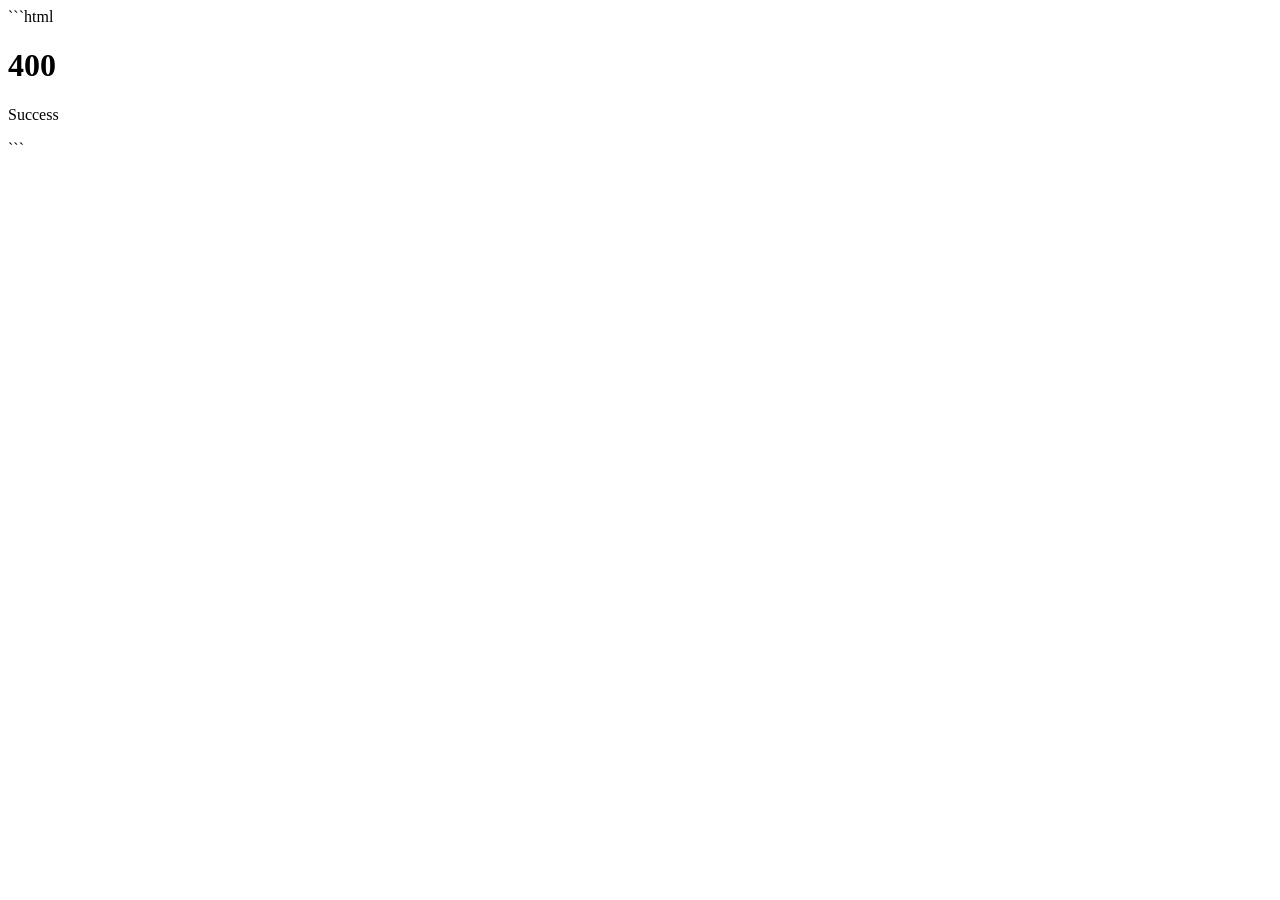
==== index.html @ 63e6fad6 "Update header and paragraph content in index.html" ====
```html
<!DOCTYPE html>
<html lang="en">
<head>
    <meta charset="UTF-8">
    <meta name="viewport" content="width=device-width, initial-scale=1.0">
    <title>Test Site</title>
</head>
<body>
    <h1>400</h1>
    <p>Success</p>
</body>
</html>
```
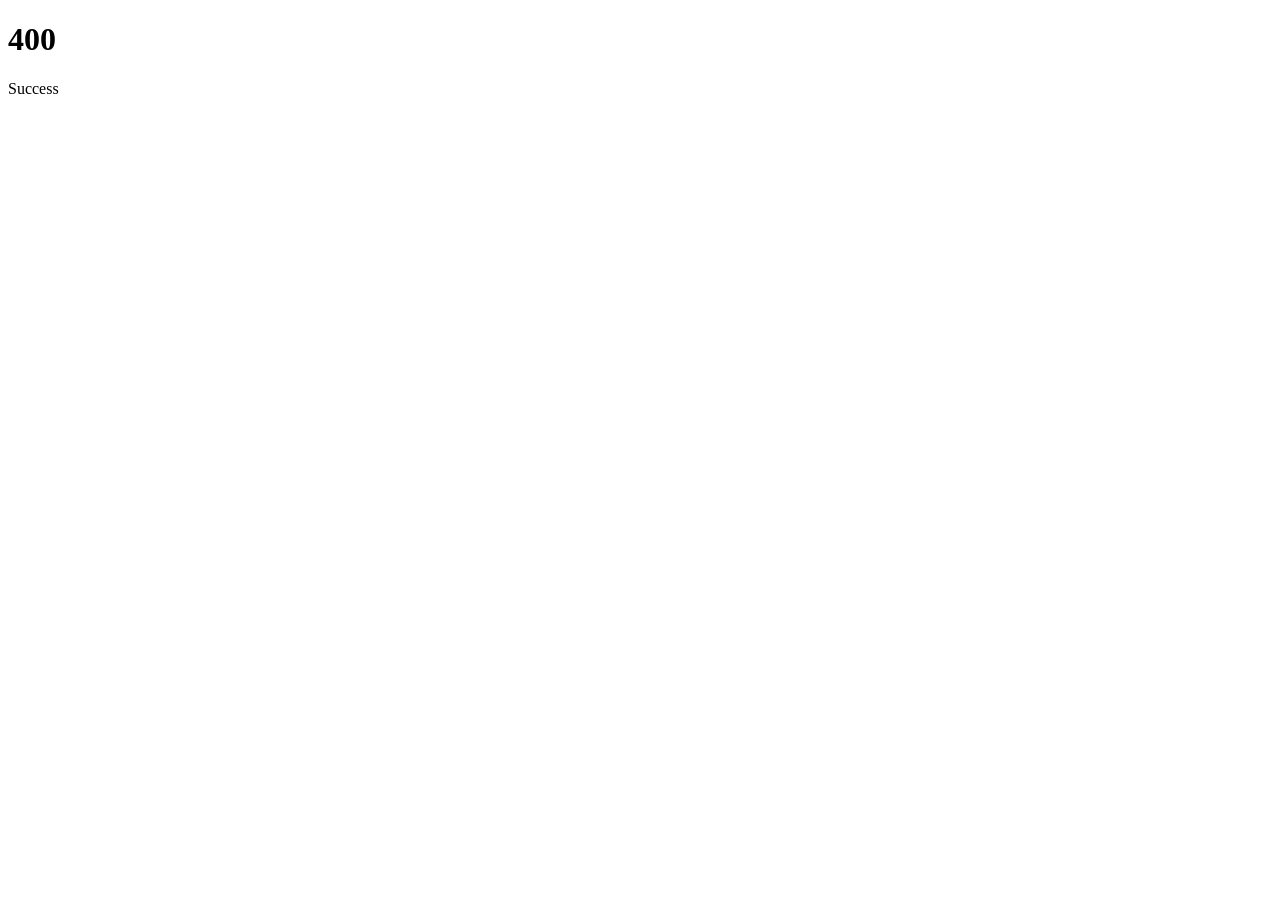
==== commit 5be7cb2f: "Clean up HTML code in index.html Removed markdown formatting from HTML code." ====
--- a/index.html
+++ b/index.html
@@ -1,4 +1,3 @@
-```html
 <!DOCTYPE html>
 <html lang="en">
 <head>
@@ -11,4 +10,3 @@
     <p>Success</p>
 </body>
 </html>
-```
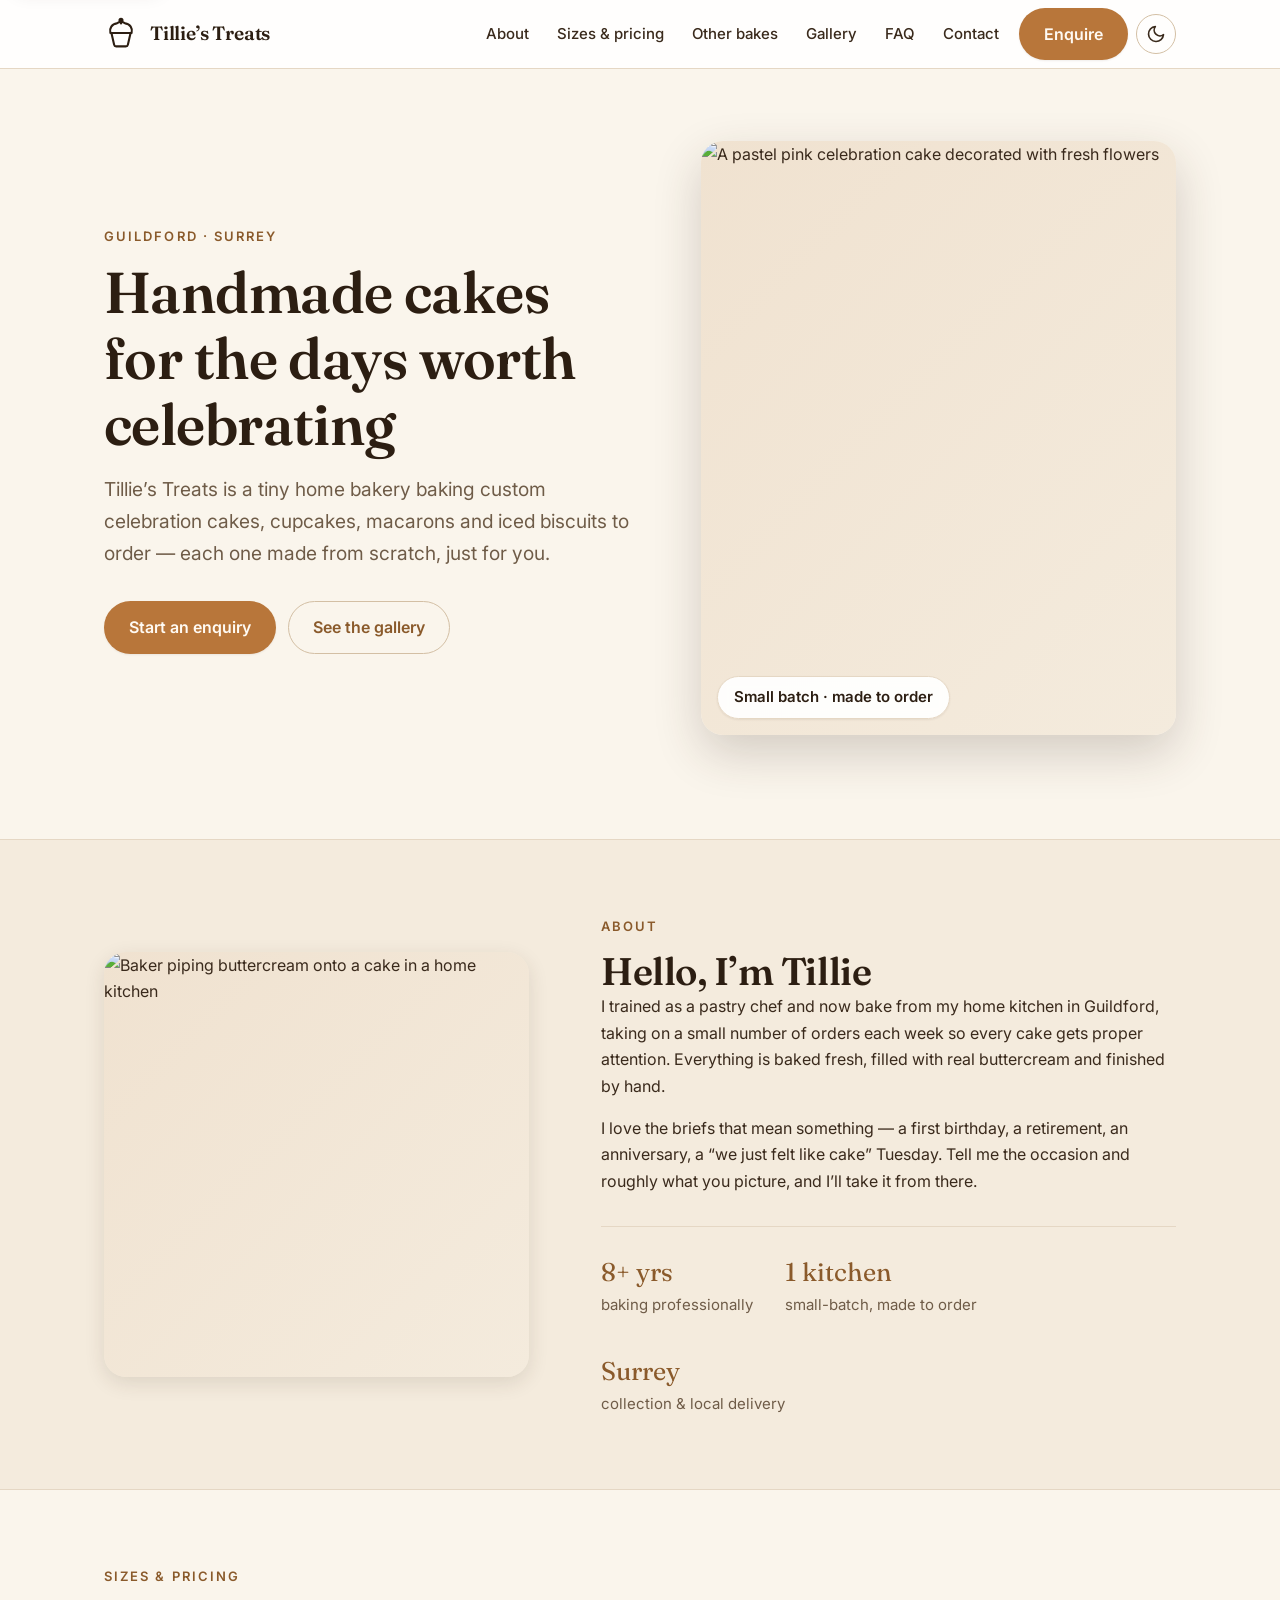
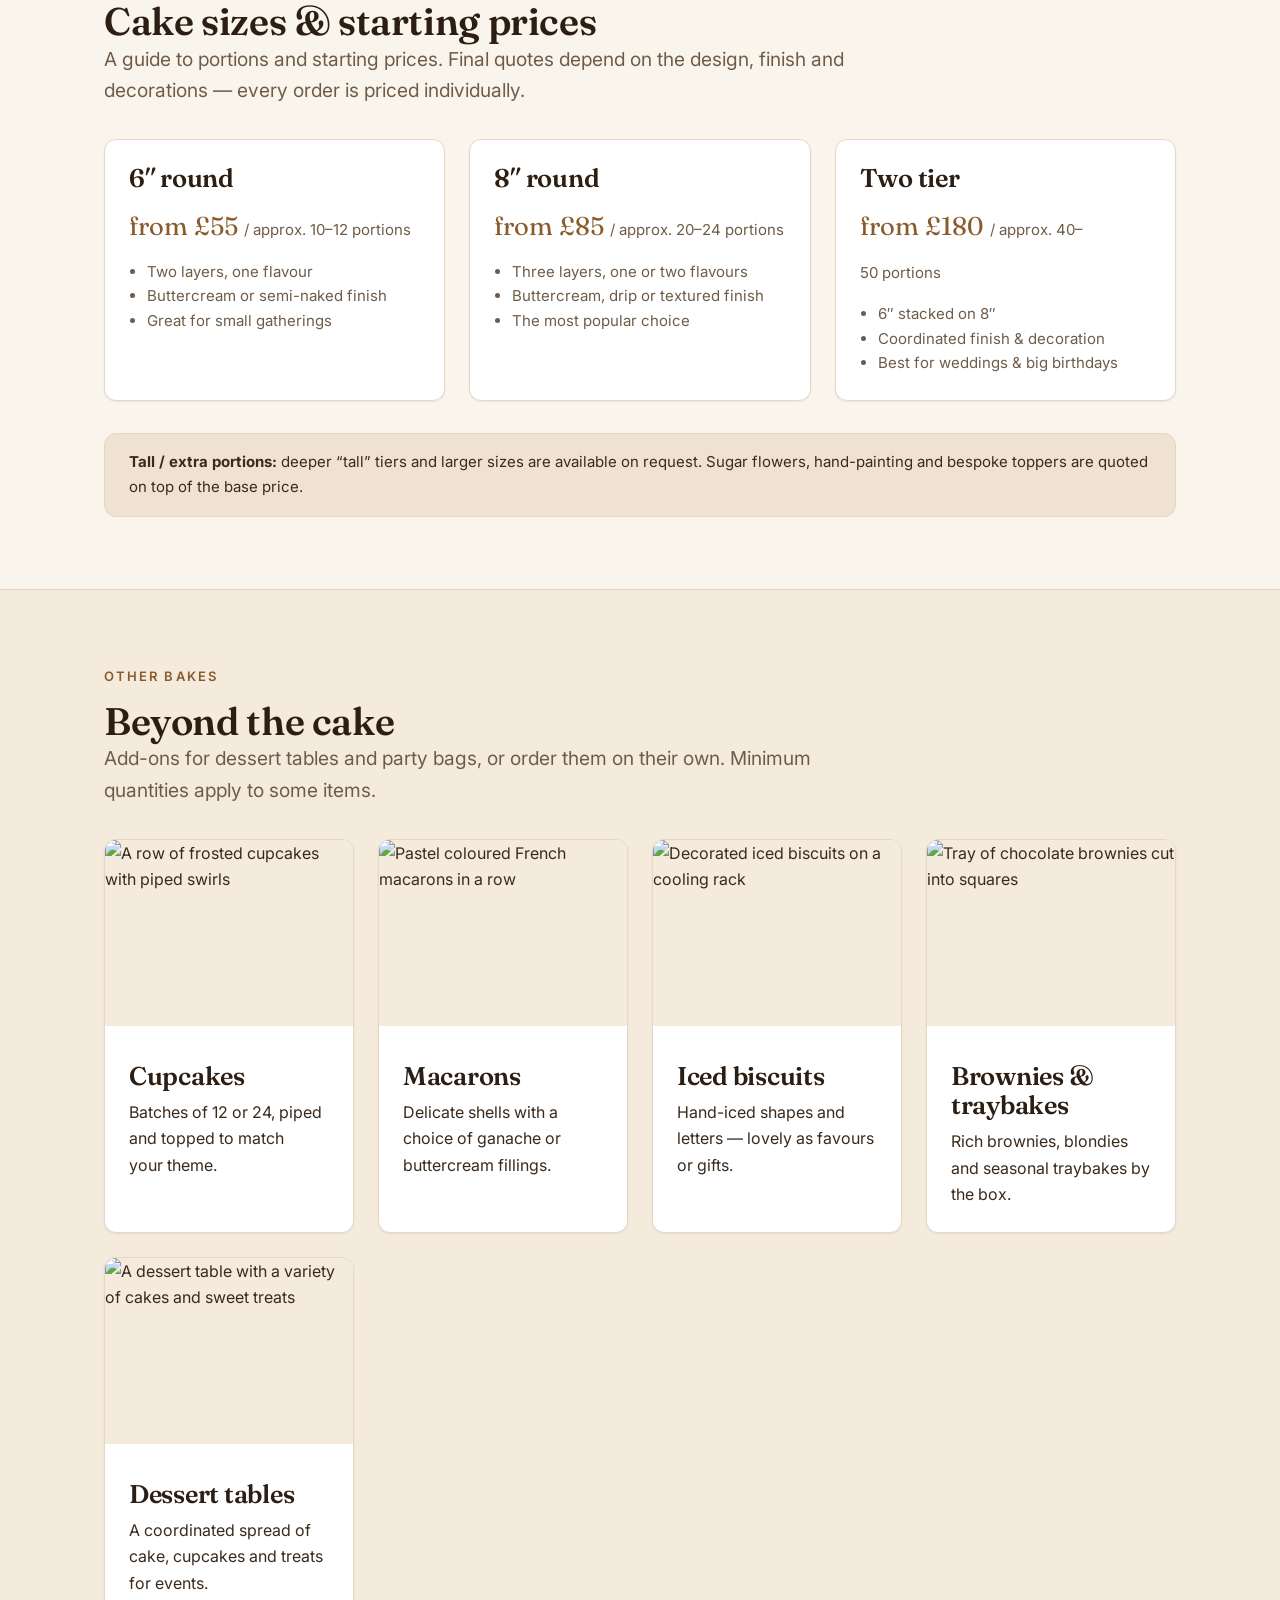
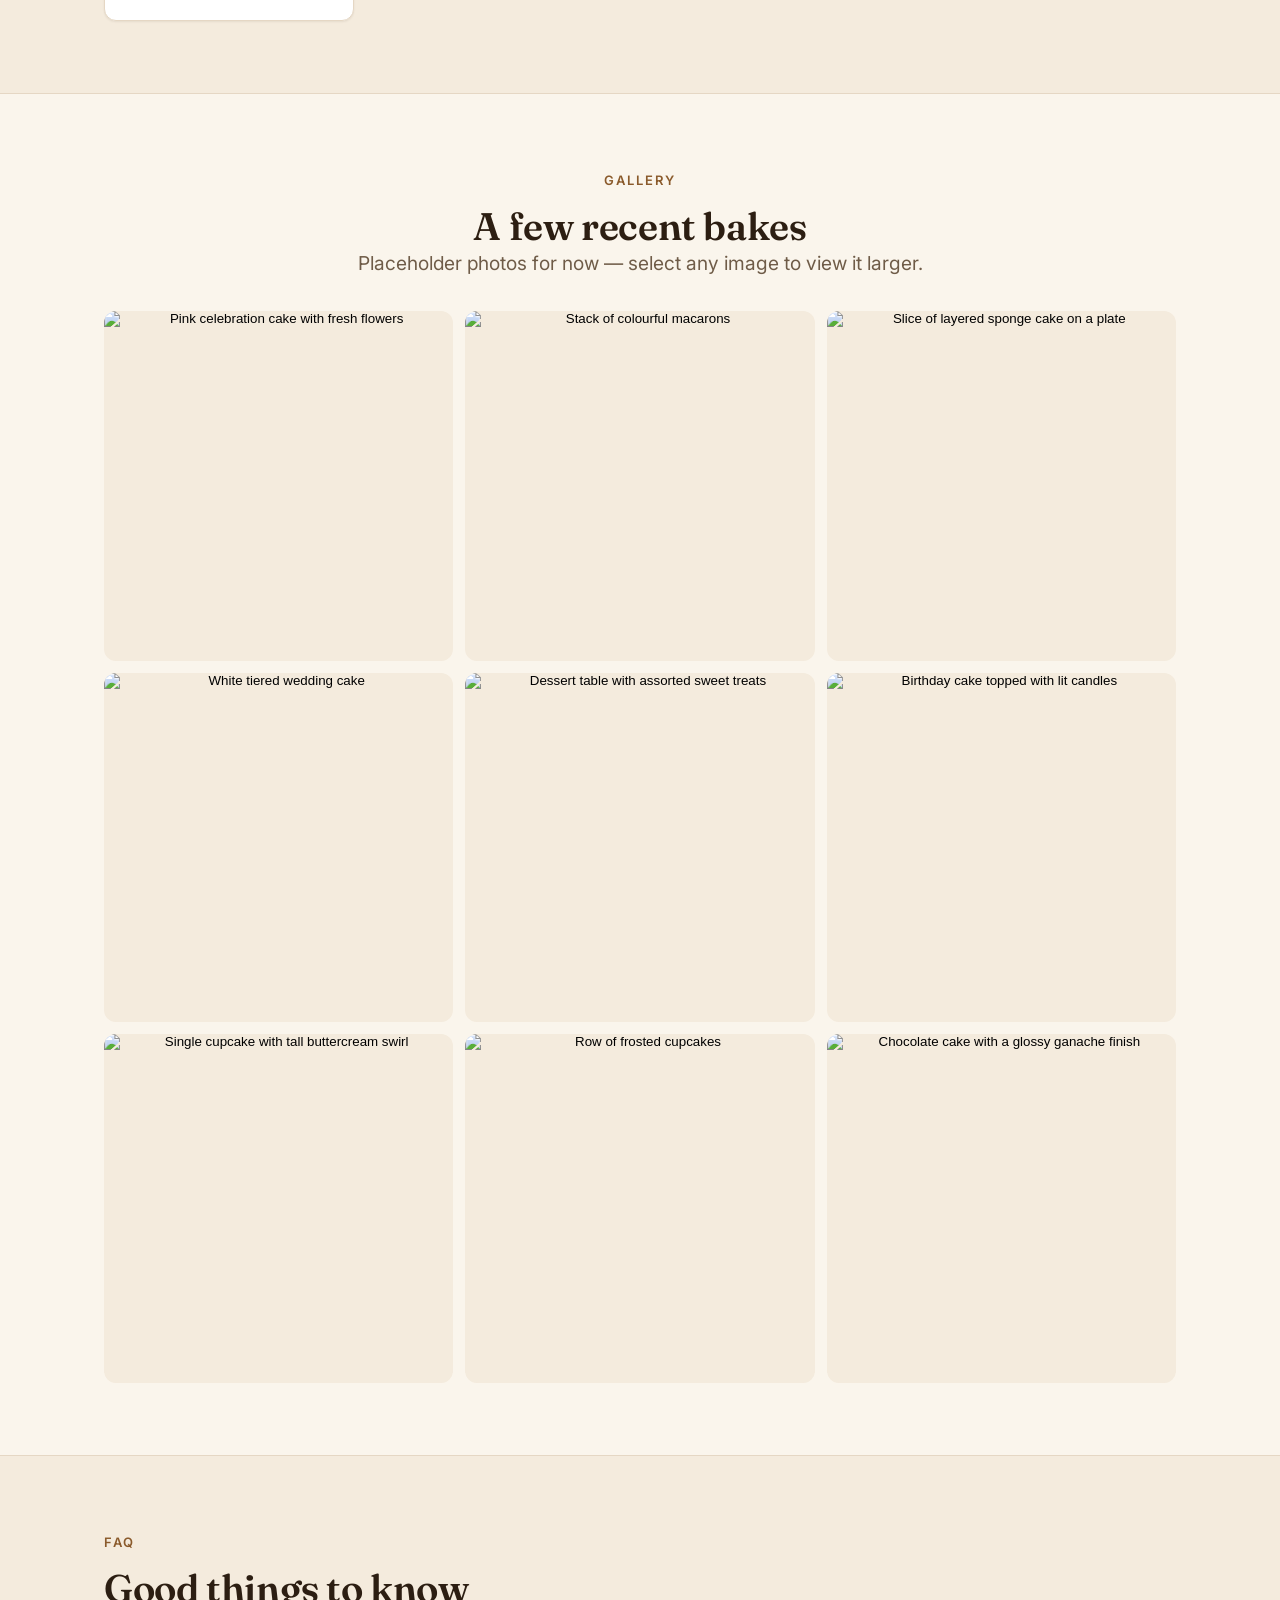
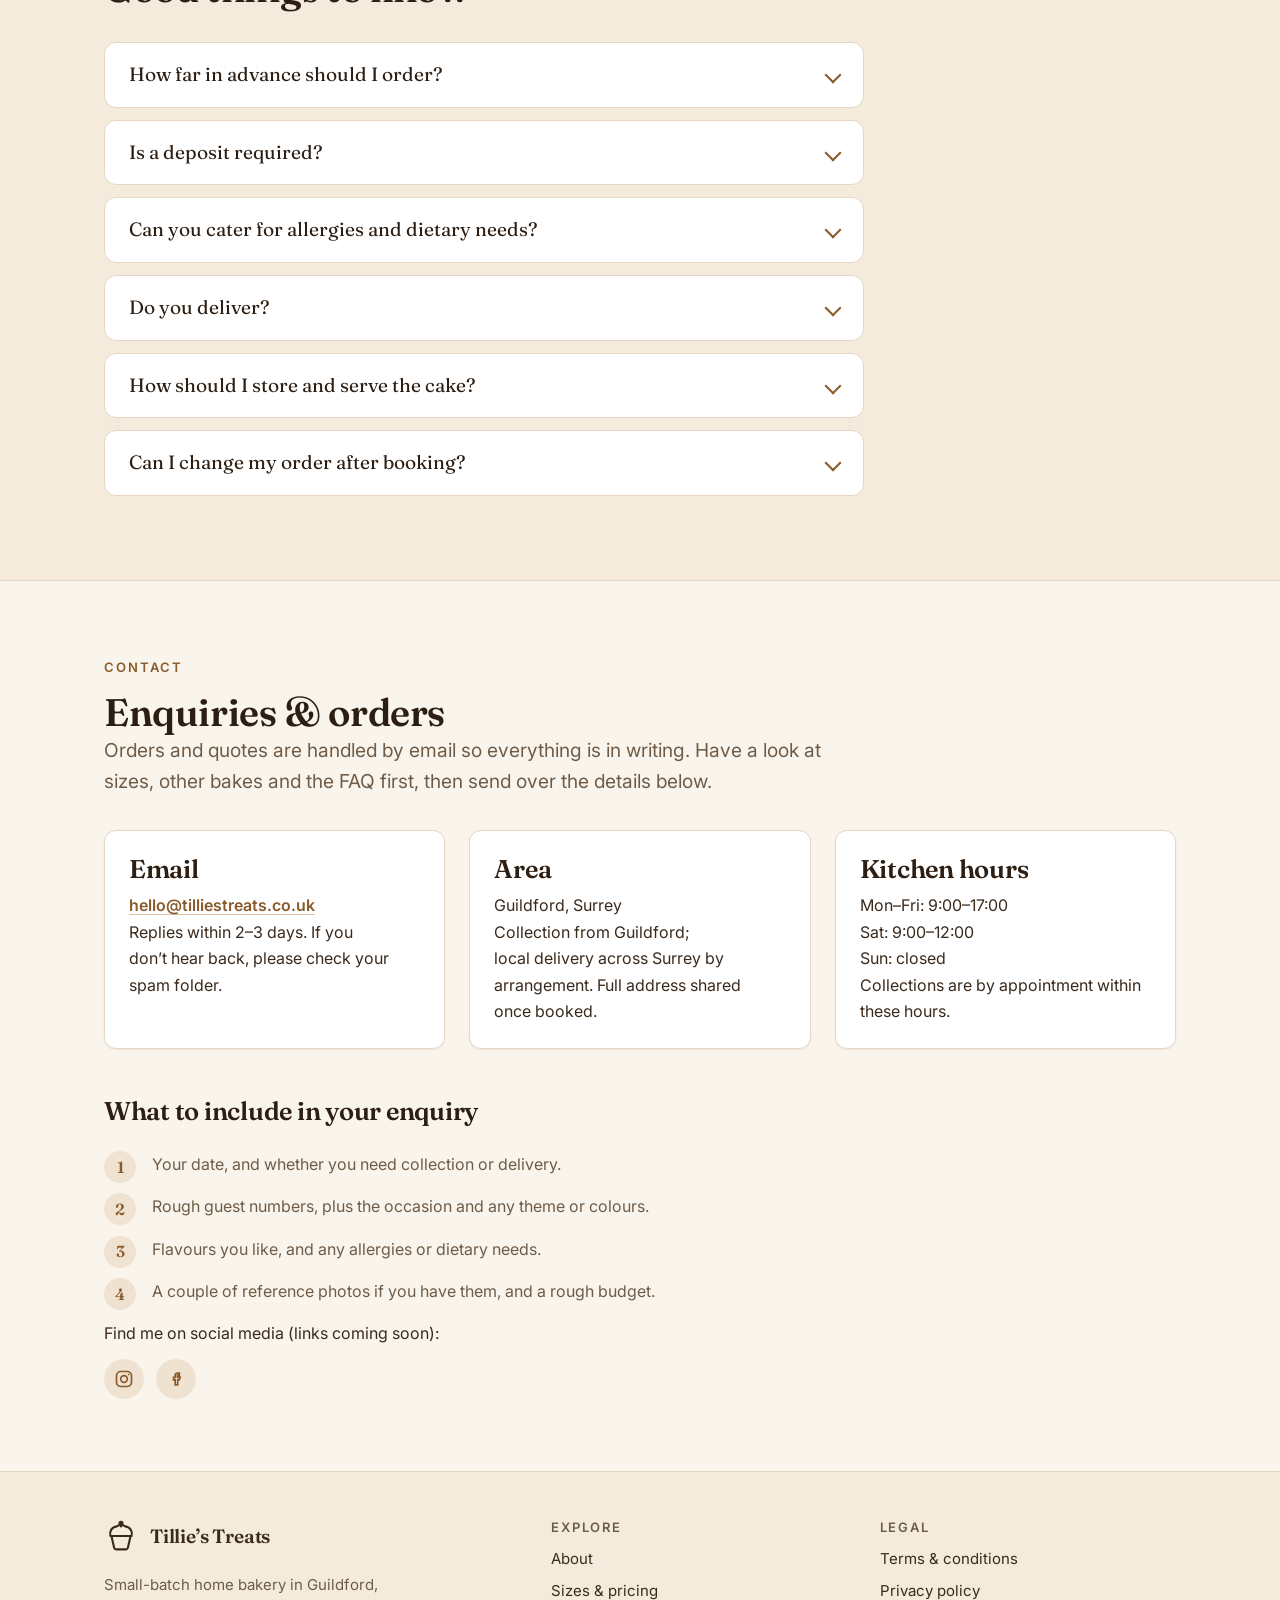
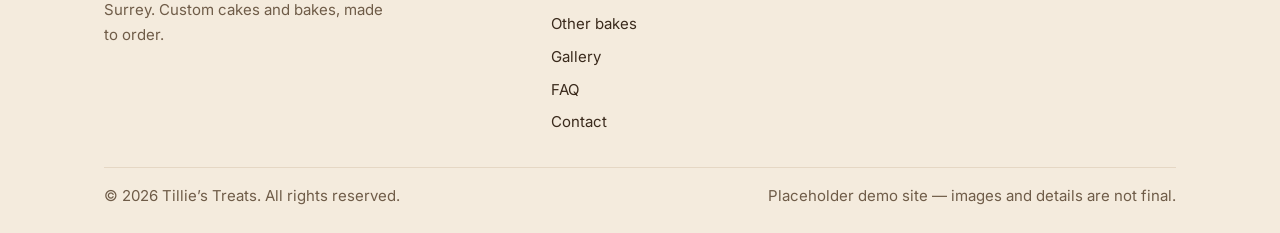
==== commit 74b189f0: "demo site" ====
--- a/index.html
+++ b/index.html
@@ -1,12 +1,370 @@
 <!DOCTYPE html>
-<html lang="en">
+<html lang="en-GB">
 <head>
-    <meta charset="UTF-8">
-    <meta name="viewport" content="width=device-width, initial-scale=1.0">
-    <title>Test Site</title>
+  <meta charset="UTF-8">
+  <meta name="viewport" content="width=device-width, initial-scale=1.0">
+  <title>Tillie's Treats — Handmade celebration cakes &amp; bakes in Surrey</title>
+  <meta name="description" content="Tillie's Treats is a small-batch home bakery in Guildford, Surrey, making custom celebration cakes, cupcakes, macarons and iced biscuits to order. Placeholder demo site.">
+  <meta name="theme-color" content="#faf5ec">
+  <link rel="icon" href="assets/favicon.svg" type="image/svg+xml">
+  <link rel="apple-touch-icon" href="assets/favicon.svg">
+
+  <link rel="preconnect" href="https://fonts.googleapis.com">
+  <link rel="preconnect" href="https://fonts.gstatic.com" crossorigin>
+  <link rel="stylesheet" href="https://fonts.googleapis.com/css2?family=Fraunces:opsz,wght@9..144,500;9..144,600&family=Inter:wght@400;500;600&display=swap">
+  <link rel="stylesheet" href="styles.css">
+
+  <!-- No-flash theme bootstrap: apply the saved/system theme before paint -->
+  <script>
+    (function () {
+      try {
+        var saved = localStorage.getItem("tt-theme");
+        if (saved === "dark" || saved === "light") {
+          document.documentElement.setAttribute("data-theme", saved);
+        } else {
+          document.documentElement.removeAttribute("data-theme");
+        }
+      } catch (e) {}
+    })();
+  </script>
 </head>
 <body>
-    <h1>400</h1>
-    <p>Success</p>
+  <a class="skip-link" href="#main">Skip to content</a>
+
+  <!-- ===================== Header ===================== -->
+  <header class="site-header">
+    <div class="container site-header__inner">
+      <a class="brand" href="#top" aria-label="Tillie's Treats — home">
+        <svg viewBox="0 0 32 32" aria-hidden="true" fill="none" stroke="currentColor" stroke-width="2" stroke-linecap="round" stroke-linejoin="round">
+          <path d="M7 15h18l-2.5 11a2 2 0 0 1-2 1.6h-9A2 2 0 0 1 9.5 26z"></path>
+          <path d="M6 15a7 7 0 0 1 6-9 7 7 0 0 1 8 0 7 7 0 0 1 6 9z"></path>
+          <path d="M16 6V3"></path>
+          <circle cx="16" cy="3" r="1.4" fill="currentColor"></circle>
+        </svg>
+        <span>Tillie&rsquo;s Treats</span>
+      </a>
+
+      <button class="icon-btn nav-toggle" type="button" aria-expanded="false" aria-controls="primary-nav" aria-label="Open menu">
+        <svg viewBox="0 0 24 24" aria-hidden="true" fill="none" stroke="currentColor" stroke-width="2" stroke-linecap="round">
+          <path d="M4 7h16M4 12h16M4 17h16"></path>
+        </svg>
+      </button>
+
+      <nav class="nav" id="primary-nav" aria-label="Primary">
+        <ul class="nav__list">
+          <li><a href="#about">About</a></li>
+          <li><a href="#pricing">Sizes &amp; pricing</a></li>
+          <li><a href="#desserts">Other bakes</a></li>
+          <li><a href="#gallery">Gallery</a></li>
+          <li><a href="#faq">FAQ</a></li>
+          <li><a href="#contact">Contact</a></li>
+        </ul>
+        <a class="btn" href="#contact">Enquire</a>
+        <button class="icon-btn theme-toggle" type="button" aria-pressed="false" aria-label="Switch to dark theme">
+          <svg class="icon-moon" viewBox="0 0 24 24" aria-hidden="true" fill="none" stroke="currentColor" stroke-width="2" stroke-linecap="round" stroke-linejoin="round">
+            <path d="M21 12.8A9 9 0 1 1 11.2 3a7 7 0 0 0 9.8 9.8z"></path>
+          </svg>
+          <svg class="icon-sun" viewBox="0 0 24 24" aria-hidden="true" fill="none" stroke="currentColor" stroke-width="2" stroke-linecap="round" stroke-linejoin="round">
+            <circle cx="12" cy="12" r="4"></circle>
+            <path d="M12 2v3M12 19v3M4.2 4.2l2.1 2.1M17.7 17.7l2.1 2.1M2 12h3M19 12h3M4.2 19.8l2.1-2.1M17.7 6.3l2.1-2.1"></path>
+          </svg>
+        </button>
+      </nav>
+    </div>
+  </header>
+
+  <main id="main">
+    <span id="top"></span>
+
+    <!-- ===================== Hero ===================== -->
+    <section class="hero">
+      <div class="container hero__grid">
+        <div class="hero__copy">
+          <p class="eyebrow">Guildford &middot; Surrey</p>
+          <h1>Handmade cakes for the days worth celebrating</h1>
+          <p class="lead">Tillie&rsquo;s Treats is a tiny home bakery baking custom celebration cakes, cupcakes, macarons and iced biscuits to order &mdash; each one made from scratch, just for you.</p>
+          <div class="hero__actions">
+            <a class="btn" href="#contact">Start an enquiry</a>
+            <a class="btn btn--ghost" href="#gallery">See the gallery</a>
+          </div>
+        </div>
+        <div class="hero__media">
+          <img
+            src="https://images.unsplash.com/photo-1578985545062-69928b1d9587?auto=format&amp;fit=crop&amp;w=1100&amp;q=70"
+            alt="A pastel pink celebration cake decorated with fresh flowers"
+            width="1100" height="1375" loading="eager">
+          <span class="hero__badge">Small batch &middot; made to order</span>
+        </div>
+      </div>
+    </section>
+
+    <!-- ===================== About ===================== -->
+    <section class="section section--alt" id="about">
+      <div class="container about__grid">
+        <div class="about__media">
+          <img
+            src="https://images.unsplash.com/photo-1556910103-1c02745aae4d?auto=format&amp;fit=crop&amp;w=800&amp;q=70"
+            alt="Baker piping buttercream onto a cake in a home kitchen"
+            width="800" height="800" loading="lazy">
+        </div>
+        <div class="about__body">
+          <p class="eyebrow">About</p>
+          <h2>Hello, I&rsquo;m Tillie</h2>
+          <p>I trained as a pastry chef and now bake from my home kitchen in Guildford, taking on a small number of orders each week so every cake gets proper attention. Everything is baked fresh, filled with real buttercream and finished by hand.</p>
+          <p>I love the briefs that mean something &mdash; a first birthday, a retirement, an anniversary, a &ldquo;we just felt like cake&rdquo; Tuesday. Tell me the occasion and roughly what you picture, and I&rsquo;ll take it from there.</p>
+          <dl class="stats">
+            <div><dt>8+ yrs</dt><dd>baking professionally</dd></div>
+            <div><dt>1 kitchen</dt><dd>small-batch, made to order</dd></div>
+            <div><dt>Surrey</dt><dd>collection &amp; local delivery</dd></div>
+          </dl>
+        </div>
+      </div>
+    </section>
+
+    <!-- ===================== Sizes & pricing ===================== -->
+    <section class="section" id="pricing">
+      <div class="container">
+        <div class="section__head">
+          <p class="eyebrow">Sizes &amp; pricing</p>
+          <h2>Cake sizes &amp; starting prices</h2>
+          <p class="lead">A guide to portions and starting prices. Final quotes depend on the design, finish and decorations &mdash; every order is priced individually.</p>
+        </div>
+
+        <div class="grid grid--3">
+          <article class="card">
+            <h3>6&Prime; round</h3>
+            <p class="price">from &pound;55 <span>/ approx. 10&ndash;12 portions</span></p>
+            <ul>
+              <li>Two layers, one flavour</li>
+              <li>Buttercream or semi-naked finish</li>
+              <li>Great for small gatherings</li>
+            </ul>
+          </article>
+          <article class="card">
+            <h3>8&Prime; round</h3>
+            <p class="price">from &pound;85 <span>/ approx. 20&ndash;24 portions</span></p>
+            <ul>
+              <li>Three layers, one or two flavours</li>
+              <li>Buttercream, drip or textured finish</li>
+              <li>The most popular choice</li>
+            </ul>
+          </article>
+          <article class="card">
+            <h3>Two tier</h3>
+            <p class="price">from &pound;180 <span>/ approx. 40&ndash;50 portions</span></p>
+            <ul>
+              <li>6&Prime; stacked on 8&Prime;</li>
+              <li>Coordinated finish &amp; decoration</li>
+              <li>Best for weddings &amp; big birthdays</li>
+            </ul>
+          </article>
+        </div>
+
+        <p class="note"><strong>Tall / extra portions:</strong> deeper &ldquo;tall&rdquo; tiers and larger sizes are available on request. Sugar flowers, hand-painting and bespoke toppers are quoted on top of the base price.</p>
+      </div>
+    </section>
+
+    <!-- ===================== Other bakes ===================== -->
+    <section class="section section--alt" id="desserts">
+      <div class="container">
+        <div class="section__head">
+          <p class="eyebrow">Other bakes</p>
+          <h2>Beyond the cake</h2>
+          <p class="lead">Add-ons for dessert tables and party bags, or order them on their own. Minimum quantities apply to some items.</p>
+        </div>
+
+        <div class="grid grid--auto">
+          <article class="card card--media">
+            <img src="https://images.unsplash.com/photo-1563729784474-d77dbb933a9e?auto=format&amp;fit=crop&amp;w=600&amp;q=70" alt="A row of frosted cupcakes with piped swirls" width="600" height="450" loading="lazy">
+            <div class="card__text"><h3>Cupcakes</h3><p>Batches of 12 or 24, piped and topped to match your theme.</p></div>
+          </article>
+          <article class="card card--media">
+            <img src="https://images.unsplash.com/photo-1569864358642-9d1684040f43?auto=format&amp;fit=crop&amp;w=600&amp;q=70" alt="Pastel coloured French macarons in a row" width="600" height="450" loading="lazy">
+            <div class="card__text"><h3>Macarons</h3><p>Delicate shells with a choice of ganache or buttercream fillings.</p></div>
+          </article>
+          <article class="card card--media">
+            <img src="https://images.unsplash.com/photo-1499636136210-6f4ee915583e?auto=format&amp;fit=crop&amp;w=600&amp;q=70" alt="Decorated iced biscuits on a cooling rack" width="600" height="450" loading="lazy">
+            <div class="card__text"><h3>Iced biscuits</h3><p>Hand-iced shapes and letters &mdash; lovely as favours or gifts.</p></div>
+          </article>
+          <article class="card card--media">
+            <img src="https://images.unsplash.com/photo-1606313564200-e75d5e30476c?auto=format&amp;fit=crop&amp;w=600&amp;q=70" alt="Tray of chocolate brownies cut into squares" width="600" height="450" loading="lazy">
+            <div class="card__text"><h3>Brownies &amp; traybakes</h3><p>Rich brownies, blondies and seasonal traybakes by the box.</p></div>
+          </article>
+          <article class="card card--media">
+            <img src="https://images.unsplash.com/photo-1464349095431-e9a21285b5f3?auto=format&amp;fit=crop&amp;w=600&amp;q=70" alt="A dessert table with a variety of cakes and sweet treats" width="600" height="450" loading="lazy">
+            <div class="card__text"><h3>Dessert tables</h3><p>A coordinated spread of cake, cupcakes and treats for events.</p></div>
+          </article>
+        </div>
+      </div>
+    </section>
+
+    <!-- ===================== Gallery ===================== -->
+    <section class="section" id="gallery">
+      <div class="container">
+        <div class="section__head center">
+          <p class="eyebrow">Gallery</p>
+          <h2>A few recent bakes</h2>
+          <p class="lead">Placeholder photos for now &mdash; select any image to view it larger.</p>
+        </div>
+
+        <div class="gallery">
+          <button type="button"><img src="https://images.unsplash.com/photo-1578985545062-69928b1d9587?auto=format&amp;fit=crop&amp;w=500&amp;q=60" data-full="https://images.unsplash.com/photo-1578985545062-69928b1d9587?auto=format&amp;fit=crop&amp;w=1400&amp;q=75" alt="Pink celebration cake with fresh flowers" width="500" height="500" loading="lazy"></button>
+          <button type="button"><img src="https://images.unsplash.com/photo-1535141192574-5d4897c12636?auto=format&amp;fit=crop&amp;w=500&amp;q=60" data-full="https://images.unsplash.com/photo-1535141192574-5d4897c12636?auto=format&amp;fit=crop&amp;w=1400&amp;q=75" alt="Stack of colourful macarons" width="500" height="500" loading="lazy"></button>
+          <button type="button"><img src="https://images.unsplash.com/photo-1519869325930-281384150729?auto=format&amp;fit=crop&amp;w=500&amp;q=60" data-full="https://images.unsplash.com/photo-1519869325930-281384150729?auto=format&amp;fit=crop&amp;w=1400&amp;q=75" alt="Slice of layered sponge cake on a plate" width="500" height="500" loading="lazy"></button>
+          <button type="button"><img src="https://images.unsplash.com/photo-1486427944299-d1955d23e34d?auto=format&amp;fit=crop&amp;w=500&amp;q=60" data-full="https://images.unsplash.com/photo-1486427944299-d1955d23e34d?auto=format&amp;fit=crop&amp;w=1400&amp;q=75" alt="White tiered wedding cake" width="500" height="500" loading="lazy"></button>
+          <button type="button"><img src="https://images.unsplash.com/photo-1464349095431-e9a21285b5f3?auto=format&amp;fit=crop&amp;w=500&amp;q=60" data-full="https://images.unsplash.com/photo-1464349095431-e9a21285b5f3?auto=format&amp;fit=crop&amp;w=1400&amp;q=75" alt="Dessert table with assorted sweet treats" width="500" height="500" loading="lazy"></button>
+          <button type="button"><img src="https://images.unsplash.com/photo-1558961363-fa8fdf82db35?auto=format&amp;fit=crop&amp;w=500&amp;q=60" data-full="https://images.unsplash.com/photo-1558961363-fa8fdf82db35?auto=format&amp;fit=crop&amp;w=1400&amp;q=75" alt="Birthday cake topped with lit candles" width="500" height="500" loading="lazy"></button>
+          <button type="button"><img src="https://images.unsplash.com/photo-1571115177098-24ec42ed204d?auto=format&amp;fit=crop&amp;w=500&amp;q=60" data-full="https://images.unsplash.com/photo-1571115177098-24ec42ed204d?auto=format&amp;fit=crop&amp;w=1400&amp;q=75" alt="Single cupcake with tall buttercream swirl" width="500" height="500" loading="lazy"></button>
+          <button type="button"><img src="https://images.unsplash.com/photo-1563729784474-d77dbb933a9e?auto=format&amp;fit=crop&amp;w=500&amp;q=60" data-full="https://images.unsplash.com/photo-1563729784474-d77dbb933a9e?auto=format&amp;fit=crop&amp;w=1400&amp;q=75" alt="Row of frosted cupcakes" width="500" height="500" loading="lazy"></button>
+          <button type="button"><img src="https://images.unsplash.com/photo-1621303837174-89787a7d4729?auto=format&amp;fit=crop&amp;w=500&amp;q=60" data-full="https://images.unsplash.com/photo-1621303837174-89787a7d4729?auto=format&amp;fit=crop&amp;w=1400&amp;q=75" alt="Chocolate cake with a glossy ganache finish" width="500" height="500" loading="lazy"></button>
+        </div>
+      </div>
+    </section>
+
+    <!-- ===================== FAQ ===================== -->
+    <section class="section section--alt" id="faq">
+      <div class="container">
+        <div class="section__head">
+          <p class="eyebrow">FAQ</p>
+          <h2>Good things to know</h2>
+        </div>
+
+        <div class="faq">
+          <details>
+            <summary>How far in advance should I order?</summary>
+            <p>As much notice as you can &mdash; popular dates book up weeks ahead, especially spring and summer weekends. For larger cakes and weddings, three to six weeks is ideal. It&rsquo;s always worth asking about shorter notice in case there&rsquo;s a slot.</p>
+          </details>
+          <details>
+            <summary>Is a deposit required?</summary>
+            <p>Yes. A deposit secures your date and is deducted from the final balance. The balance is due before collection or delivery. Deposits are non-refundable, but can usually be moved to another date with enough notice.</p>
+          </details>
+          <details>
+            <summary>Can you cater for allergies and dietary needs?</summary>
+            <p>Eggless and dairy-free sponges can be arranged with notice. Please note the kitchen is not a nut-free or gluten-free environment, so cakes cannot be guaranteed free from traces &mdash; always mention allergies when you enquire.</p>
+          </details>
+          <details>
+            <summary>Do you deliver?</summary>
+            <p>Collection is from Guildford. Local delivery within Surrey can be arranged for a fee based on distance; tiered cakes are always delivered rather than collected. A confirmed address is shared once your order is booked.</p>
+          </details>
+          <details>
+            <summary>How should I store and serve the cake?</summary>
+            <p>Keep it cool and out of direct sun. If refrigerated, bring it back to room temperature for 30&ndash;60 minutes before serving so the sponge and buttercream soften. Most cakes are best within three to four days.</p>
+          </details>
+          <details>
+            <summary>Can I change my order after booking?</summary>
+            <p>Adding extras is usually fine if time allows. Reducing the size or cancelling within two weeks of the date may be subject to a charge, as ingredients and planning are already underway.</p>
+          </details>
+        </div>
+      </div>
+    </section>
+
+    <!-- ===================== Contact ===================== -->
+    <section class="section" id="contact">
+      <div class="container">
+        <div class="section__head">
+          <p class="eyebrow">Contact</p>
+          <h2>Enquiries &amp; orders</h2>
+          <p class="lead">Orders and quotes are handled by email so everything is in writing. Have a look at sizes, other bakes and the FAQ first, then send over the details below.</p>
+        </div>
+
+        <div class="contact__grid">
+          <div class="contact__card">
+            <h3>Email</h3>
+            <p><a href="mailto:hello@tilliestreats.co.uk">hello@tilliestreats.co.uk</a></p>
+            <p>Replies within 2&ndash;3 days. If you don&rsquo;t hear back, please check your spam folder.</p>
+          </div>
+          <div class="contact__card">
+            <h3>Area</h3>
+            <p>Guildford, Surrey</p>
+            <p>Collection from Guildford; local delivery across Surrey by arrangement. Full address shared once booked.</p>
+          </div>
+          <div class="contact__card">
+            <h3>Kitchen hours</h3>
+            <p>Mon&ndash;Fri: 9:00&ndash;17:00<br>Sat: 9:00&ndash;12:00<br>Sun: closed</p>
+            <p>Collections are by appointment within these hours.</p>
+          </div>
+        </div>
+
+        <h3 class="contact__steps-heading">What to include in your enquiry</h3>
+        <ol class="contact__steps">
+          <li>Your date, and whether you need collection or delivery.</li>
+          <li>Rough guest numbers, plus the occasion and any theme or colours.</li>
+          <li>Flavours you like, and any allergies or dietary needs.</li>
+          <li>A couple of reference photos if you have them, and a rough budget.</li>
+        </ol>
+
+        <p>Find me on social media (links coming soon):</p>
+        <div class="socials" aria-label="Social media, links not yet active">
+          <span class="social" title="Instagram (coming soon)" aria-label="Instagram, coming soon">
+            <svg viewBox="0 0 24 24" aria-hidden="true" fill="none" stroke="currentColor" stroke-width="2">
+              <rect x="3" y="3" width="18" height="18" rx="5"></rect>
+              <circle cx="12" cy="12" r="4"></circle>
+              <circle cx="17.5" cy="6.5" r="1" fill="currentColor" stroke="none"></circle>
+            </svg>
+          </span>
+          <span class="social" title="Facebook (coming soon)" aria-label="Facebook, coming soon">
+            <svg viewBox="0 0 24 24" aria-hidden="true" fill="none" stroke="currentColor" stroke-width="2">
+              <path d="M14 8h2V5h-2a3 3 0 0 0-3 3v2H9v3h2v6h3v-6h2l1-3h-3V8a1 1 0 0 1 1-1z"></path>
+            </svg>
+          </span>
+        </div>
+      </div>
+    </section>
+  </main>
+
+  <!-- ===================== Footer ===================== -->
+  <footer class="site-footer">
+    <div class="container">
+      <div class="site-footer__grid">
+        <div>
+          <a class="brand" href="#top" aria-label="Tillie's Treats — home">
+            <svg viewBox="0 0 32 32" aria-hidden="true" fill="none" stroke="currentColor" stroke-width="2" stroke-linecap="round" stroke-linejoin="round">
+              <path d="M7 15h18l-2.5 11a2 2 0 0 1-2 1.6h-9A2 2 0 0 1 9.5 26z"></path>
+              <path d="M6 15a7 7 0 0 1 6-9 7 7 0 0 1 8 0 7 7 0 0 1 6 9z"></path>
+              <path d="M16 6V3"></path>
+              <circle cx="16" cy="3" r="1.4" fill="currentColor"></circle>
+            </svg>
+            <span>Tillie&rsquo;s Treats</span>
+          </a>
+          <p class="footer-blurb">Small-batch home bakery in Guildford, Surrey. Custom cakes and bakes, made to order.</p>
+        </div>
+        <div>
+          <h4>Explore</h4>
+          <ul>
+            <li><a href="#about">About</a></li>
+            <li><a href="#pricing">Sizes &amp; pricing</a></li>
+            <li><a href="#desserts">Other bakes</a></li>
+            <li><a href="#gallery">Gallery</a></li>
+            <li><a href="#faq">FAQ</a></li>
+            <li><a href="#contact">Contact</a></li>
+          </ul>
+        </div>
+        <div>
+          <h4>Legal</h4>
+          <ul>
+            <li><a href="terms.html">Terms &amp; conditions</a></li>
+            <li><a href="privacy.html">Privacy policy</a></li>
+          </ul>
+        </div>
+      </div>
+      <div class="site-footer__bar">
+        <span>&copy; <span data-year>2026</span> Tillie&rsquo;s Treats. All rights reserved.</span>
+        <span>Placeholder demo site &mdash; images and details are not final.</span>
+      </div>
+    </div>
+  </footer>
+
+  <!-- Lightbox -->
+  <dialog class="lightbox" aria-label="Image viewer">
+    <button class="icon-btn lightbox__close" type="button" aria-label="Close image viewer">
+      <svg viewBox="0 0 24 24" aria-hidden="true" fill="none" stroke="currentColor" stroke-width="2" stroke-linecap="round">
+        <path d="M6 6l12 12M18 6L6 18"></path>
+      </svg>
+    </button>
+    <img alt="">
+    <p class="lightbox__caption"></p>
+  </dialog>
+
+  <script src="theme.js" defer></script>
 </body>
 </html>
--- a/styles.css
+++ b/styles.css
@@ -0,0 +1,780 @@
+/* ==========================================================================
+   Tillie's Treats — global stylesheet
+   --------------------------------------------------------------------------
+   All theming lives here. Colours, type, spacing, radii and shadows are
+   declared once as custom properties on :root (light) and overridden for
+   dark mode. To re-theme the site later, edit the token blocks below and
+   nothing else.
+   ========================================================================== */
+
+/* ---------------------------------------------------------------------------
+   1. Design tokens — LIGHT (default)
+   --------------------------------------------------------------------------- */
+:root {
+  color-scheme: light;
+
+  /* Brand */
+  --color-accent:            #b8763a;   /* caramel */
+  --color-accent-strong:     #8a5a2b;   /* deep caramel / hover */
+  --color-accent-soft:       #f0e2d0;   /* accent tint for chips, rules */
+  --color-on-accent:         #fffaf3;   /* text on accent buttons */
+
+  /* Surfaces */
+  --color-bg:                #faf5ec;   /* page background (oatmeal) */
+  --color-surface:           #ffffff;   /* cards, header */
+  --color-surface-2:         #f4ebdd;   /* alternating sections */
+  --color-overlay:           rgba(40, 28, 16, 0.55); /* lightbox scrim */
+
+  /* Text */
+  --color-text:              #3a2a1c;   /* body copy (deep brown) */
+  --color-heading:           #2c1e12;
+  --color-muted:             #6f5c48;   /* secondary text */
+
+  /* Lines */
+  --color-border:            #e5d7c4;
+  --color-border-strong:     #d3bfa4;
+
+  /* Elevation */
+  --shadow-sm: 0 1px 2px rgba(58, 42, 28, 0.08);
+  --shadow-md: 0 6px 20px rgba(58, 42, 28, 0.12);
+  --shadow-lg: 0 18px 48px rgba(58, 42, 28, 0.20);
+
+  /* Typography */
+  --font-body: "Inter", system-ui, -apple-system, "Segoe UI", Roboto, Helvetica, Arial, sans-serif;
+  --font-display: "Fraunces", "Playfair Display", Georgia, "Times New Roman", serif;
+  --text-xs:  0.8125rem;
+  --text-sm:  0.9375rem;
+  --text-base: 1rem;
+  --text-lg:  clamp(1.05rem, 1rem + 0.3vw, 1.2rem);
+  --text-xl:  clamp(1.3rem, 1.15rem + 0.7vw, 1.6rem);
+  --text-2xl: clamp(1.7rem, 1.4rem + 1.4vw, 2.4rem);
+  --text-3xl: clamp(2.2rem, 1.7rem + 2.6vw, 3.6rem);
+
+  /* Spacing scale */
+  --space-1: 0.25rem;
+  --space-2: 0.5rem;
+  --space-3: 0.75rem;
+  --space-4: 1rem;
+  --space-5: 1.5rem;
+  --space-6: 2rem;
+  --space-7: 3rem;
+  --space-8: 4.5rem;
+  --space-9: 6.5rem;
+
+  /* Radii */
+  --radius-sm: 6px;
+  --radius-md: 12px;
+  --radius-lg: 22px;
+  --radius-pill: 999px;
+
+  /* Layout */
+  --container: 1120px;
+  --container-narrow: 760px;
+  --header-h: 68px;
+
+  /* Motion */
+  --ease: cubic-bezier(0.22, 0.61, 0.36, 1);
+  --dur: 200ms;
+}
+
+/* ---------------------------------------------------------------------------
+   2. Design tokens — DARK
+   Applied when the OS prefers dark AND the user has not forced light,
+   and again for an explicit [data-theme="dark"] so the toggle always wins.
+   --------------------------------------------------------------------------- */
+@media (prefers-color-scheme: dark) {
+  :root:not([data-theme="light"]) {
+    color-scheme: dark;
+
+    --color-accent:        #e0a86a;
+    --color-accent-strong: #f0c08c;
+    --color-accent-soft:   #3a2c1c;
+    --color-on-accent:     #241a10;
+
+    --color-bg:            #1c1611;
+    --color-surface:       #26201a;
+    --color-surface-2:     #211b15;
+    --color-overlay:       rgba(0, 0, 0, 0.66);
+
+    --color-text:          #ede2d3;
+    --color-heading:       #fbf3e6;
+    --color-muted:         #b9a88f;
+
+    --color-border:        #3a3128;
+    --color-border-strong: #4c4033;
+
+    --shadow-sm: 0 1px 2px rgba(0, 0, 0, 0.4);
+    --shadow-md: 0 6px 20px rgba(0, 0, 0, 0.5);
+    --shadow-lg: 0 18px 48px rgba(0, 0, 0, 0.6);
+  }
+}
+
+:root[data-theme="dark"] {
+  color-scheme: dark;
+
+  --color-accent:        #e0a86a;
+  --color-accent-strong: #f0c08c;
+  --color-accent-soft:   #3a2c1c;
+  --color-on-accent:     #241a10;
+
+  --color-bg:            #1c1611;
+  --color-surface:       #26201a;
+  --color-surface-2:     #211b15;
+  --color-overlay:       rgba(0, 0, 0, 0.66);
+
+  --color-text:          #ede2d3;
+  --color-heading:       #fbf3e6;
+  --color-muted:         #b9a88f;
+
+  --color-border:        #3a3128;
+  --color-border-strong: #4c4033;
+
+  --shadow-sm: 0 1px 2px rgba(0, 0, 0, 0.4);
+  --shadow-md: 0 6px 20px rgba(0, 0, 0, 0.5);
+  --shadow-lg: 0 18px 48px rgba(0, 0, 0, 0.6);
+}
+
+/* ---------------------------------------------------------------------------
+   3. Reset & base
+   --------------------------------------------------------------------------- */
+*, *::before, *::after { box-sizing: border-box; }
+
+* { margin: 0; }
+
+html {
+  scroll-behavior: smooth;
+  scroll-padding-top: calc(var(--header-h) + var(--space-4));
+  -webkit-text-size-adjust: 100%;
+}
+
+body {
+  background: var(--color-bg);
+  color: var(--color-text);
+  font-family: var(--font-body);
+  font-size: var(--text-base);
+  line-height: 1.65;
+  -webkit-font-smoothing: antialiased;
+  text-rendering: optimizeLegibility;
+  min-height: 100vh;
+}
+
+h1, h2, h3, h4 {
+  font-family: var(--font-display);
+  color: var(--color-heading);
+  line-height: 1.15;
+  font-weight: 600;
+  letter-spacing: -0.01em;
+}
+
+h1 { font-size: var(--text-3xl); }
+h2 { font-size: var(--text-2xl); }
+h3 { font-size: var(--text-xl); }
+h4 { font-size: var(--text-lg); }
+
+p { text-wrap: pretty; }
+
+a {
+  color: var(--color-accent-strong);
+  text-underline-offset: 3px;
+  text-decoration-color: color-mix(in srgb, var(--color-accent) 45%, transparent);
+}
+a:hover { color: var(--color-accent); }
+
+img {
+  display: block;
+  max-width: 100%;
+  height: auto;
+}
+
+ul, ol { padding-left: 1.2em; }
+
+:focus-visible {
+  outline: 3px solid var(--color-accent);
+  outline-offset: 2px;
+  border-radius: var(--radius-sm);
+}
+
+/* ---------------------------------------------------------------------------
+   4. Layout helpers
+   --------------------------------------------------------------------------- */
+.container {
+  width: 100%;
+  max-width: var(--container);
+  margin-inline: auto;
+  padding-inline: var(--space-5);
+}
+
+.section {
+  padding-block: var(--space-8);
+}
+.section--alt {
+  background: var(--color-surface-2);
+  border-block: 1px solid var(--color-border);
+}
+
+.section__head {
+  max-width: var(--container-narrow);
+  margin-bottom: var(--space-6);
+}
+.section__head.center {
+  margin-inline: auto;
+  text-align: center;
+}
+
+.eyebrow {
+  display: inline-block;
+  font-family: var(--font-body);
+  font-size: var(--text-xs);
+  font-weight: 600;
+  letter-spacing: 0.16em;
+  text-transform: uppercase;
+  color: var(--color-accent-strong);
+  margin-bottom: var(--space-3);
+}
+
+.lead {
+  font-size: var(--text-lg);
+  color: var(--color-muted);
+}
+
+.skip-link {
+  position: absolute;
+  left: var(--space-4);
+  top: var(--space-4);
+  transform: translateY(-160%);
+  background: var(--color-surface);
+  color: var(--color-text);
+  padding: var(--space-3) var(--space-4);
+  border-radius: var(--radius-sm);
+  box-shadow: var(--shadow-md);
+  z-index: 200;
+  transition: transform var(--dur) var(--ease);
+}
+.skip-link:focus { transform: translateY(0); }
+
+.visually-hidden {
+  position: absolute !important;
+  width: 1px; height: 1px;
+  padding: 0; margin: -1px;
+  overflow: hidden;
+  clip: rect(0 0 0 0);
+  white-space: nowrap;
+  border: 0;
+}
+
+/* ---------------------------------------------------------------------------
+   5. Buttons
+   --------------------------------------------------------------------------- */
+.btn {
+  --_bg: var(--color-accent);
+  --_fg: var(--color-on-accent);
+  display: inline-flex;
+  align-items: center;
+  gap: var(--space-2);
+  padding: var(--space-3) var(--space-5);
+  font: inherit;
+  font-weight: 600;
+  color: var(--_fg);
+  background: var(--_bg);
+  border: 1px solid transparent;
+  border-radius: var(--radius-pill);
+  cursor: pointer;
+  text-decoration: none;
+  transition: transform var(--dur) var(--ease), background var(--dur) var(--ease), box-shadow var(--dur) var(--ease);
+  box-shadow: var(--shadow-sm);
+}
+.btn:hover {
+  background: var(--color-accent-strong);
+  color: var(--_fg);
+  transform: translateY(-1px);
+  box-shadow: var(--shadow-md);
+}
+.btn:active { transform: translateY(0); }
+
+.btn--ghost {
+  --_bg: transparent;
+  --_fg: var(--color-accent-strong);
+  border-color: var(--color-border-strong);
+  box-shadow: none;
+}
+.btn--ghost:hover {
+  --_bg: var(--color-accent-soft);
+  --_fg: var(--color-accent-strong);
+}
+
+/* ---------------------------------------------------------------------------
+   6. Header / navigation
+   --------------------------------------------------------------------------- */
+.site-header {
+  position: sticky;
+  top: 0;
+  z-index: 100;
+  background: color-mix(in srgb, var(--color-surface) 88%, transparent);
+  backdrop-filter: blur(10px);
+  border-bottom: 1px solid var(--color-border);
+}
+.site-header__inner {
+  display: flex;
+  align-items: center;
+  justify-content: space-between;
+  gap: var(--space-4);
+  min-height: var(--header-h);
+}
+
+.brand {
+  display: inline-flex;
+  align-items: center;
+  gap: var(--space-3);
+  text-decoration: none;
+  color: var(--color-heading);
+  font-family: var(--font-display);
+  font-weight: 600;
+  font-size: 1.2rem;
+  letter-spacing: -0.01em;
+}
+.brand svg { width: 34px; height: 34px; flex: none; }
+.brand:hover { color: var(--color-heading); }
+
+.nav {
+  display: flex;
+  align-items: center;
+  gap: var(--space-2);
+}
+.nav__list {
+  display: flex;
+  align-items: center;
+  gap: var(--space-1);
+  list-style: none;
+  padding: 0;
+  margin: 0;
+}
+.nav__list a {
+  display: inline-block;
+  padding: var(--space-2) var(--space-3);
+  border-radius: var(--radius-sm);
+  color: var(--color-text);
+  text-decoration: none;
+  font-size: var(--text-sm);
+  font-weight: 500;
+}
+.nav__list a:hover { background: var(--color-accent-soft); color: var(--color-accent-strong); }
+
+.icon-btn {
+  display: inline-grid;
+  place-items: center;
+  width: 40px; height: 40px;
+  border: 1px solid var(--color-border-strong);
+  border-radius: var(--radius-pill);
+  background: transparent;
+  color: var(--color-text);
+  cursor: pointer;
+  transition: background var(--dur) var(--ease), color var(--dur) var(--ease);
+}
+.icon-btn:hover { background: var(--color-accent-soft); color: var(--color-accent-strong); }
+.icon-btn svg { width: 20px; height: 20px; }
+
+/* theme toggle: show correct glyph per theme */
+.theme-toggle .icon-sun { display: none; }
+.theme-toggle .icon-moon { display: block; }
+:root[data-theme="dark"] .theme-toggle .icon-sun { display: block; }
+:root[data-theme="dark"] .theme-toggle .icon-moon { display: none; }
+@media (prefers-color-scheme: dark) {
+  :root:not([data-theme="light"]) .theme-toggle .icon-sun { display: block; }
+  :root:not([data-theme="light"]) .theme-toggle .icon-moon { display: none; }
+  :root[data-theme="light"] .theme-toggle .icon-sun { display: none; }
+  :root[data-theme="light"] .theme-toggle .icon-moon { display: block; }
+}
+
+.nav-toggle { display: none; }
+
+@media (max-width: 860px) {
+  .nav-toggle { display: inline-grid; }
+  .nav {
+    position: fixed;
+    inset: var(--header-h) 0 auto 0;
+    flex-direction: column;
+    align-items: stretch;
+    gap: 0;
+    background: var(--color-surface);
+    border-bottom: 1px solid var(--color-border);
+    box-shadow: var(--shadow-lg);
+    padding: var(--space-3);
+    transform: translateY(-120%);
+    transition: transform var(--dur) var(--ease);
+    max-height: calc(100vh - var(--header-h));
+    overflow-y: auto;
+  }
+  .nav[data-open="true"] { transform: translateY(0); }
+  .nav__list {
+    flex-direction: column;
+    align-items: stretch;
+    gap: 0;
+    width: 100%;
+  }
+  .nav__list a {
+    padding: var(--space-4);
+    font-size: var(--text-base);
+    border-radius: var(--radius-md);
+  }
+  .nav .btn { margin-top: var(--space-2); justify-content: center; }
+}
+
+/* ---------------------------------------------------------------------------
+   7. Hero
+   --------------------------------------------------------------------------- */
+.hero {
+  padding-block: var(--space-8) var(--space-9);
+  overflow: hidden;
+}
+.hero__grid {
+  display: grid;
+  grid-template-columns: 1.05fr 0.95fr;
+  gap: var(--space-8);
+  align-items: center;
+}
+.hero__copy h1 { margin-bottom: var(--space-4); }
+.hero__copy .lead { margin-bottom: var(--space-6); }
+.hero__actions { display: flex; flex-wrap: wrap; gap: var(--space-3); }
+
+.hero__media {
+  position: relative;
+  border-radius: var(--radius-lg);
+  overflow: hidden;
+  box-shadow: var(--shadow-lg);
+  background: linear-gradient(135deg, var(--color-accent-soft), var(--color-surface-2));
+  aspect-ratio: 4 / 5;
+}
+.hero__media img { width: 100%; height: 100%; object-fit: cover; }
+
+.hero__badge {
+  position: absolute;
+  left: var(--space-4);
+  bottom: var(--space-4);
+  background: color-mix(in srgb, var(--color-surface) 92%, transparent);
+  backdrop-filter: blur(6px);
+  border: 1px solid var(--color-border);
+  border-radius: var(--radius-pill);
+  padding: var(--space-2) var(--space-4);
+  font-size: var(--text-sm);
+  font-weight: 600;
+  color: var(--color-heading);
+  box-shadow: var(--shadow-sm);
+}
+
+@media (max-width: 860px) {
+  .hero__grid { grid-template-columns: 1fr; gap: var(--space-6); }
+  .hero__media { aspect-ratio: 5 / 4; order: -1; }
+}
+
+/* ---------------------------------------------------------------------------
+   8. About
+   --------------------------------------------------------------------------- */
+.about__grid {
+  display: grid;
+  grid-template-columns: 0.85fr 1.15fr;
+  gap: var(--space-8);
+  align-items: center;
+}
+.about__media {
+  border-radius: var(--radius-lg);
+  overflow: hidden;
+  box-shadow: var(--shadow-md);
+  aspect-ratio: 1 / 1;
+  background: linear-gradient(135deg, var(--color-accent-soft), var(--color-surface-2));
+}
+.about__media img { width: 100%; height: 100%; object-fit: cover; }
+.about__body p + p { margin-top: var(--space-4); }
+
+.stats {
+  display: flex;
+  flex-wrap: wrap;
+  gap: var(--space-6);
+  margin-top: var(--space-6);
+  padding-top: var(--space-5);
+  border-top: 1px solid var(--color-border);
+}
+.stats div { min-width: 90px; }
+.stats dt {
+  font-family: var(--font-display);
+  font-size: var(--text-xl);
+  color: var(--color-accent-strong);
+}
+.stats dd { font-size: var(--text-sm); color: var(--color-muted); }
+
+@media (max-width: 860px) {
+  .about__grid { grid-template-columns: 1fr; gap: var(--space-6); }
+  .about__media { aspect-ratio: 5 / 4; }
+}
+
+/* ---------------------------------------------------------------------------
+   9. Cards grid (pricing + desserts)
+   --------------------------------------------------------------------------- */
+.grid {
+  display: grid;
+  gap: var(--space-5);
+}
+.grid--3 { grid-template-columns: repeat(3, 1fr); }
+.grid--auto { grid-template-columns: repeat(auto-fill, minmax(240px, 1fr)); }
+
+@media (max-width: 860px) {
+  .grid--3 { grid-template-columns: 1fr 1fr; }
+}
+@media (max-width: 560px) {
+  .grid--3 { grid-template-columns: 1fr; }
+}
+
+.card {
+  background: var(--color-surface);
+  border: 1px solid var(--color-border);
+  border-radius: var(--radius-md);
+  padding: var(--space-5);
+  box-shadow: var(--shadow-sm);
+  display: flex;
+  flex-direction: column;
+  gap: var(--space-3);
+}
+.card h3 { color: var(--color-heading); }
+.card .price {
+  font-family: var(--font-display);
+  font-size: var(--text-xl);
+  color: var(--color-accent-strong);
+}
+.card .price span { font-size: var(--text-sm); color: var(--color-muted); font-family: var(--font-body); }
+.card ul { color: var(--color-muted); font-size: var(--text-sm); }
+.card--media { padding: 0; overflow: hidden; }
+.card--media img { aspect-ratio: 4 / 3; object-fit: cover; width: 100%; background: var(--color-surface-2); }
+.card--media .card__text { padding: var(--space-5); display: flex; flex-direction: column; gap: var(--space-2); }
+
+.note {
+  margin-top: var(--space-6);
+  padding: var(--space-4) var(--space-5);
+  background: var(--color-accent-soft);
+  border: 1px solid var(--color-border);
+  border-radius: var(--radius-md);
+  font-size: var(--text-sm);
+  color: var(--color-text);
+}
+
+/* ---------------------------------------------------------------------------
+   10. Gallery + lightbox
+   --------------------------------------------------------------------------- */
+.gallery {
+  display: grid;
+  grid-template-columns: repeat(3, 1fr);
+  gap: var(--space-3);
+}
+@media (max-width: 860px) { .gallery { grid-template-columns: 1fr 1fr; } }
+@media (max-width: 480px) { .gallery { grid-template-columns: 1fr; } }
+
+.gallery button {
+  padding: 0;
+  border: 0;
+  background: var(--color-surface-2);
+  border-radius: var(--radius-md);
+  overflow: hidden;
+  cursor: zoom-in;
+  aspect-ratio: 1 / 1;
+}
+.gallery img {
+  width: 100%; height: 100%;
+  object-fit: cover;
+  transition: transform 400ms var(--ease);
+}
+.gallery button:hover img { transform: scale(1.05); }
+
+.lightbox[open] {
+  display: grid;
+  place-items: center;
+}
+.lightbox {
+  position: fixed;
+  inset: 0;
+  z-index: 300;
+  padding: var(--space-5);
+  background: var(--color-overlay);
+  backdrop-filter: blur(3px);
+  border: 0;
+  width: 100%;
+  height: 100%;
+}
+.lightbox::backdrop { background: transparent; }
+.lightbox img {
+  max-width: min(92vw, 1000px);
+  max-height: 84vh;
+  border-radius: var(--radius-md);
+  box-shadow: var(--shadow-lg);
+}
+.lightbox__close {
+  position: absolute;
+  top: var(--space-5);
+  right: var(--space-5);
+  background: var(--color-surface);
+  color: var(--color-text);
+}
+.lightbox__caption {
+  position: absolute;
+  bottom: var(--space-6);
+  left: 50%;
+  transform: translateX(-50%);
+  background: color-mix(in srgb, var(--color-surface) 90%, transparent);
+  color: var(--color-text);
+  padding: var(--space-2) var(--space-4);
+  border-radius: var(--radius-pill);
+  font-size: var(--text-sm);
+}
+
+/* ---------------------------------------------------------------------------
+   11. FAQ
+   --------------------------------------------------------------------------- */
+.faq {
+  max-width: var(--container-narrow);
+}
+.faq details {
+  border: 1px solid var(--color-border);
+  border-radius: var(--radius-md);
+  background: var(--color-surface);
+  margin-bottom: var(--space-3);
+  overflow: hidden;
+}
+.faq summary {
+  list-style: none;
+  cursor: pointer;
+  padding: var(--space-4) var(--space-5);
+  font-family: var(--font-display);
+  font-size: var(--text-lg);
+  color: var(--color-heading);
+  display: flex;
+  justify-content: space-between;
+  align-items: center;
+  gap: var(--space-4);
+}
+.faq summary::-webkit-details-marker { display: none; }
+.faq summary::after {
+  content: "";
+  width: 12px; height: 12px;
+  flex: none;
+  border-right: 2px solid var(--color-accent-strong);
+  border-bottom: 2px solid var(--color-accent-strong);
+  transform: rotate(45deg);
+  transition: transform var(--dur) var(--ease);
+}
+.faq details[open] summary::after { transform: rotate(225deg); }
+.faq details > p {
+  padding: 0 var(--space-5) var(--space-5);
+  color: var(--color-muted);
+}
+
+/* ---------------------------------------------------------------------------
+   12. Contact
+   --------------------------------------------------------------------------- */
+.contact__grid {
+  display: grid;
+  grid-template-columns: repeat(3, 1fr);
+  gap: var(--space-5);
+}
+@media (max-width: 860px) { .contact__grid { grid-template-columns: 1fr; } }
+
+.contact__card {
+  background: var(--color-surface);
+  border: 1px solid var(--color-border);
+  border-radius: var(--radius-md);
+  padding: var(--space-5);
+  box-shadow: var(--shadow-sm);
+}
+.contact__card h3 { margin-bottom: var(--space-2); }
+.contact__card a { font-weight: 600; }
+.contact__steps { counter-reset: step; list-style: none; padding: 0; margin-top: var(--space-5); }
+.contact__steps li {
+  position: relative;
+  padding-left: var(--space-7);
+  margin-bottom: var(--space-4);
+  color: var(--color-muted);
+}
+.contact__steps li::before {
+  counter-increment: step;
+  content: counter(step);
+  position: absolute;
+  left: 0; top: 0;
+  width: 32px; height: 32px;
+  display: grid; place-items: center;
+  background: var(--color-accent-soft);
+  color: var(--color-accent-strong);
+  border-radius: var(--radius-pill);
+  font-family: var(--font-display);
+  font-weight: 600;
+}
+
+.contact__steps-heading { margin-top: var(--space-7); }
+
+.socials {
+  display: flex;
+  gap: var(--space-3);
+  margin-top: var(--space-3);
+}
+.social {
+  display: inline-grid;
+  place-items: center;
+  width: 40px; height: 40px;
+  border-radius: var(--radius-pill);
+  background: var(--color-accent-soft);
+  color: var(--color-accent-strong);
+  cursor: not-allowed;
+}
+.social svg { width: 20px; height: 20px; }
+
+/* ---------------------------------------------------------------------------
+   13. Footer
+   --------------------------------------------------------------------------- */
+.site-footer {
+  background: var(--color-surface-2);
+  border-top: 1px solid var(--color-border);
+  padding-block: var(--space-7) var(--space-5);
+  font-size: var(--text-sm);
+}
+.site-footer__grid {
+  display: grid;
+  grid-template-columns: 1.4fr 1fr 1fr;
+  gap: var(--space-6);
+  margin-bottom: var(--space-6);
+}
+@media (max-width: 720px) { .site-footer__grid { grid-template-columns: 1fr; gap: var(--space-5); } }
+.site-footer h4 { font-family: var(--font-body); font-size: var(--text-xs); letter-spacing: 0.14em; text-transform: uppercase; color: var(--color-muted); margin-bottom: var(--space-3); }
+.site-footer ul { list-style: none; padding: 0; display: grid; gap: var(--space-2); }
+.site-footer a { color: var(--color-text); text-decoration: none; }
+.site-footer a:hover { color: var(--color-accent-strong); }
+.site-footer__bar {
+  border-top: 1px solid var(--color-border);
+  padding-top: var(--space-4);
+  display: flex;
+  flex-wrap: wrap;
+  gap: var(--space-3) var(--space-5);
+  justify-content: space-between;
+  color: var(--color-muted);
+}
+
+.footer-blurb {
+  margin-top: var(--space-3);
+  color: var(--color-muted);
+  max-width: 32ch;
+}
+
+/* Legal pages */
+.legal {
+  max-width: var(--container-narrow);
+  margin-inline: auto;
+  padding-block: var(--space-8);
+}
+.legal h2 { margin: var(--space-6) 0 var(--space-3); }
+.legal p { margin-bottom: var(--space-4); color: var(--color-text); }
+
+/* ---------------------------------------------------------------------------
+   14. Motion preferences
+   --------------------------------------------------------------------------- */
+@media (prefers-reduced-motion: reduce) {
+  html { scroll-behavior: auto; }
+  *, *::before, *::after {
+    animation-duration: 0.001ms !important;
+    animation-iteration-count: 1 !important;
+    transition-duration: 0.001ms !important;
+  }
+}
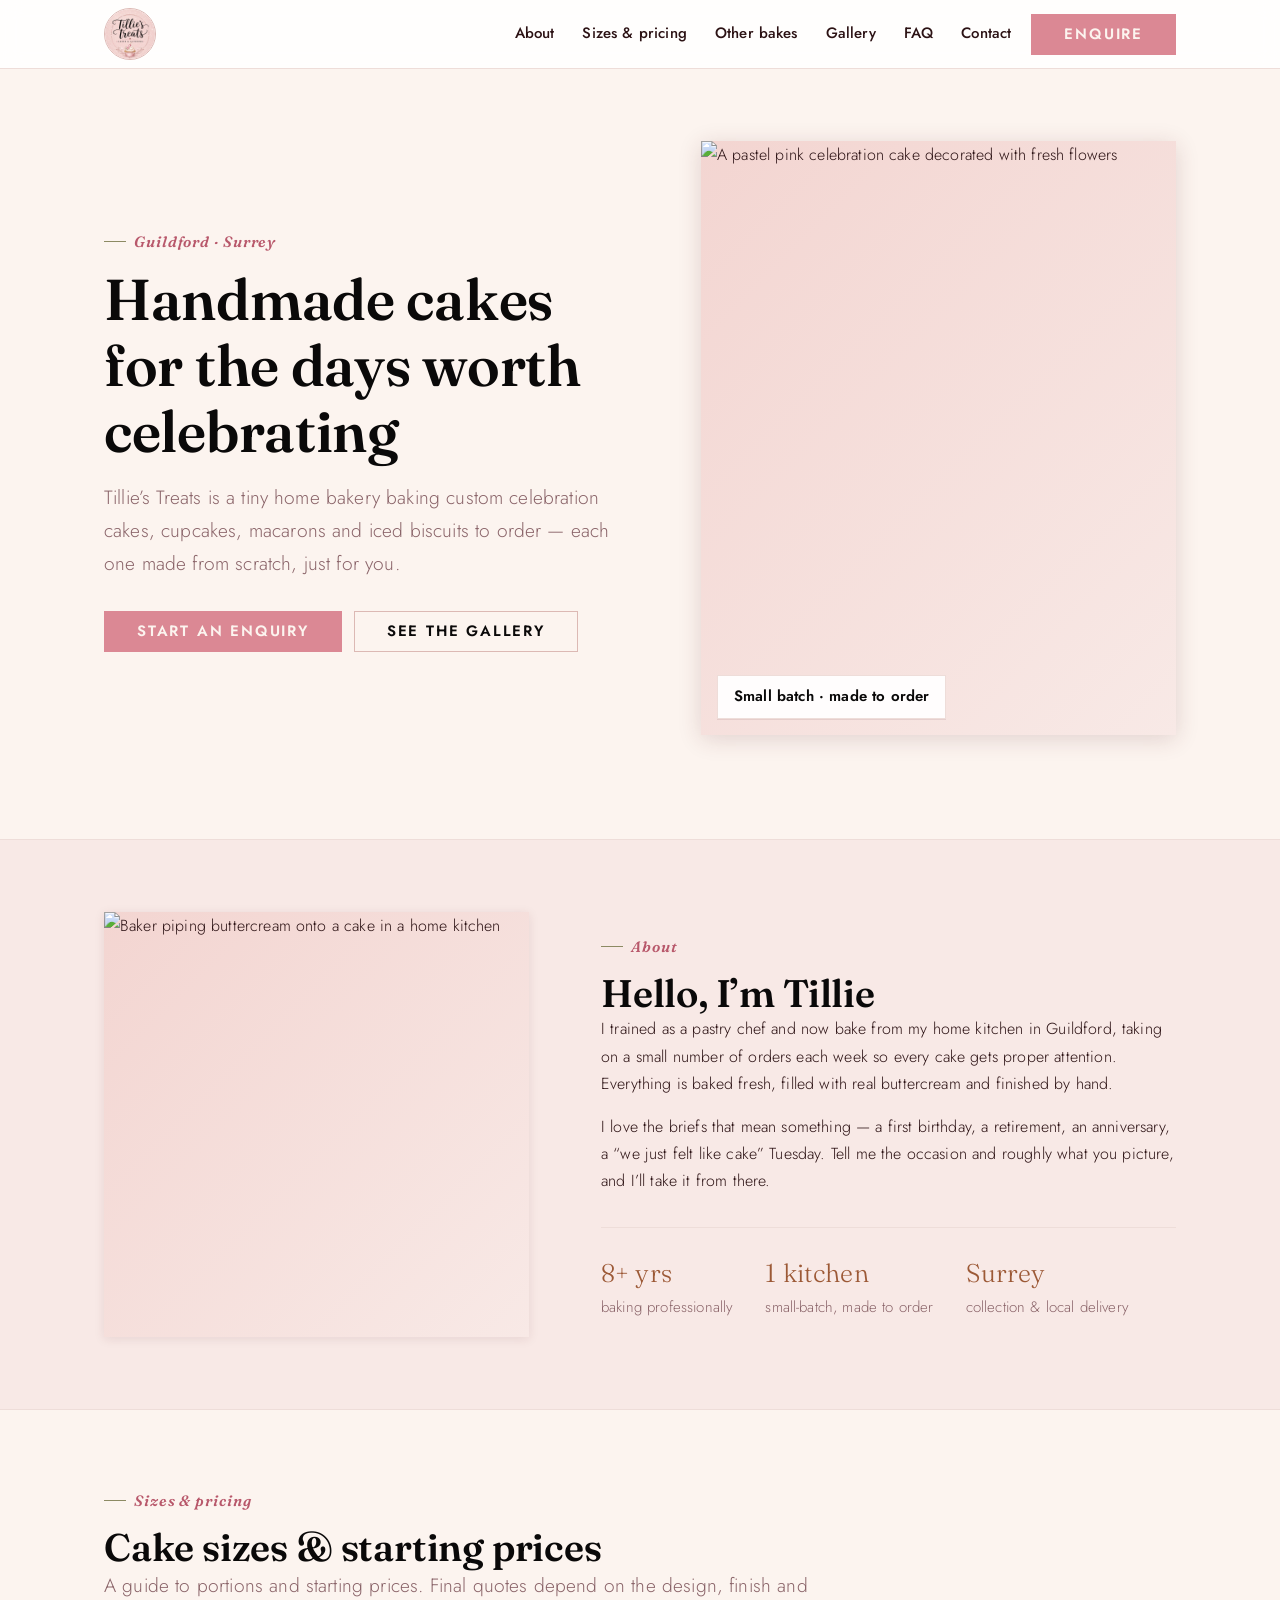
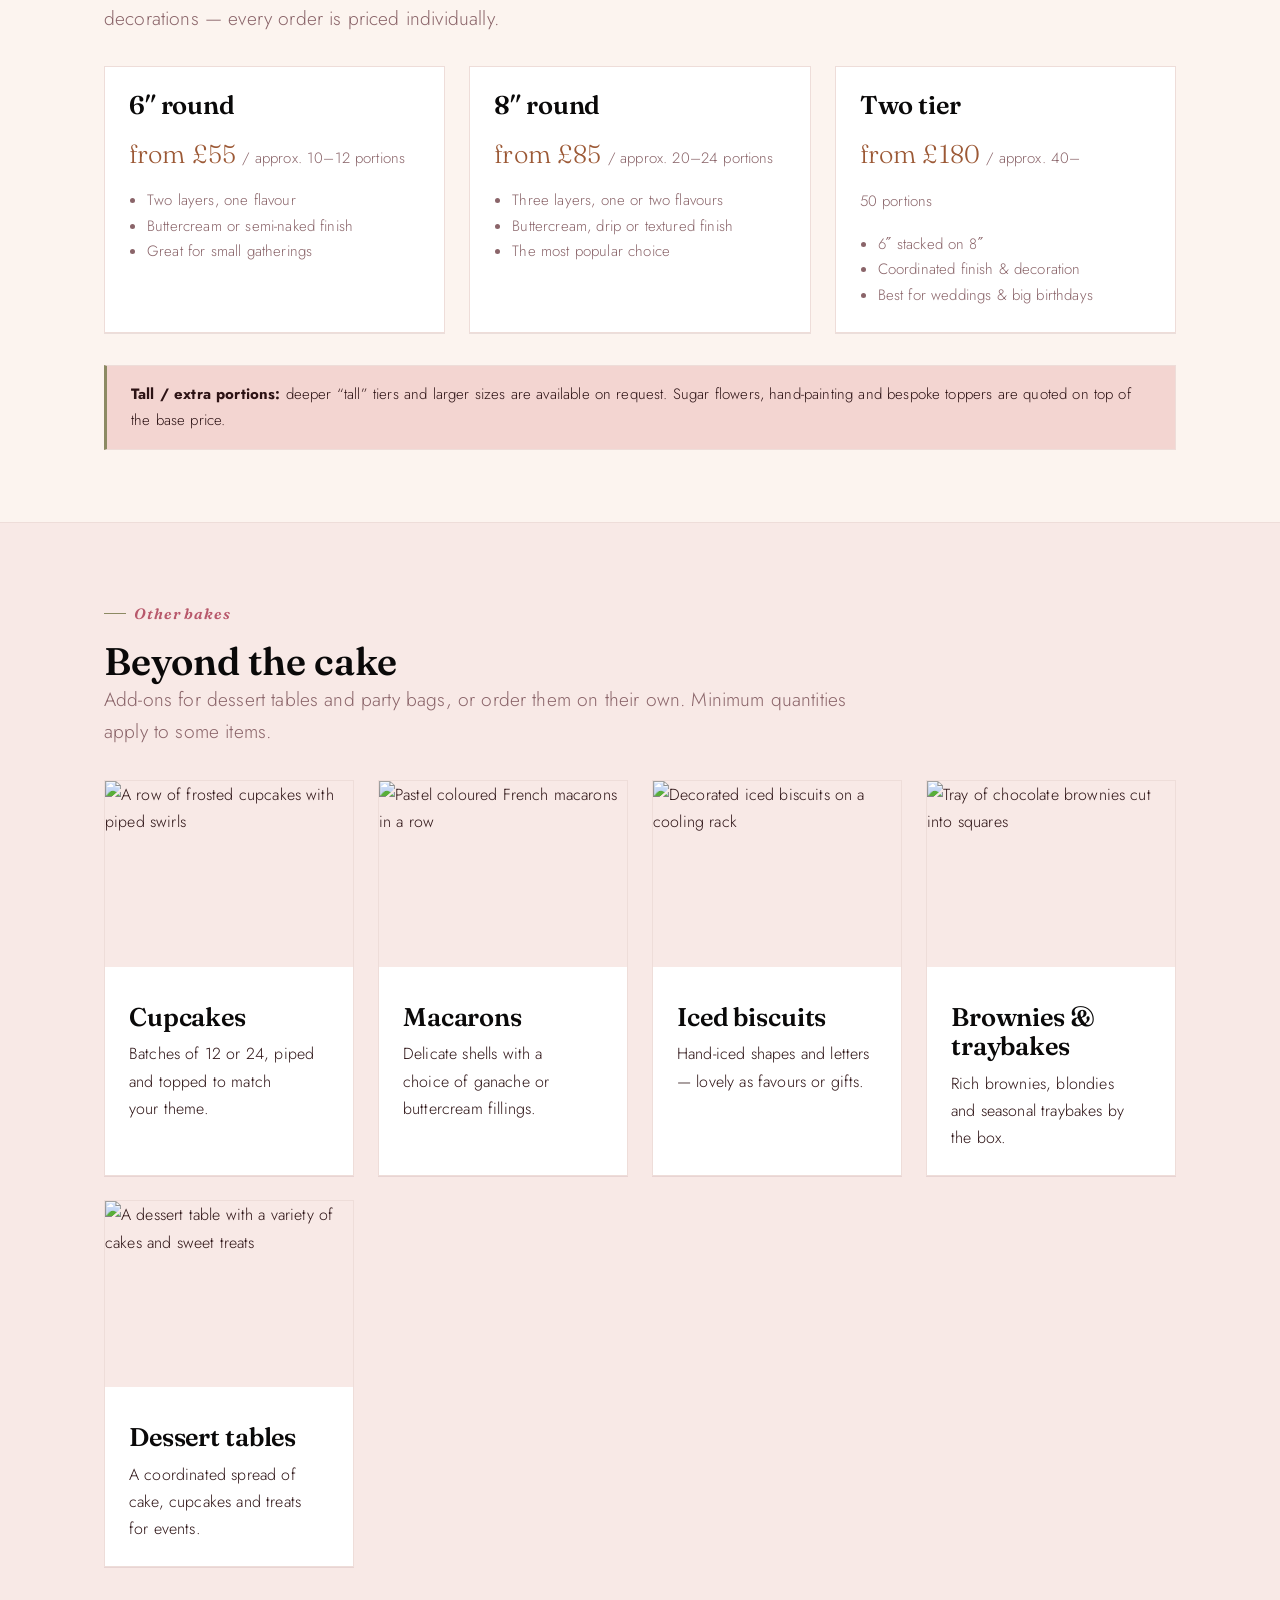
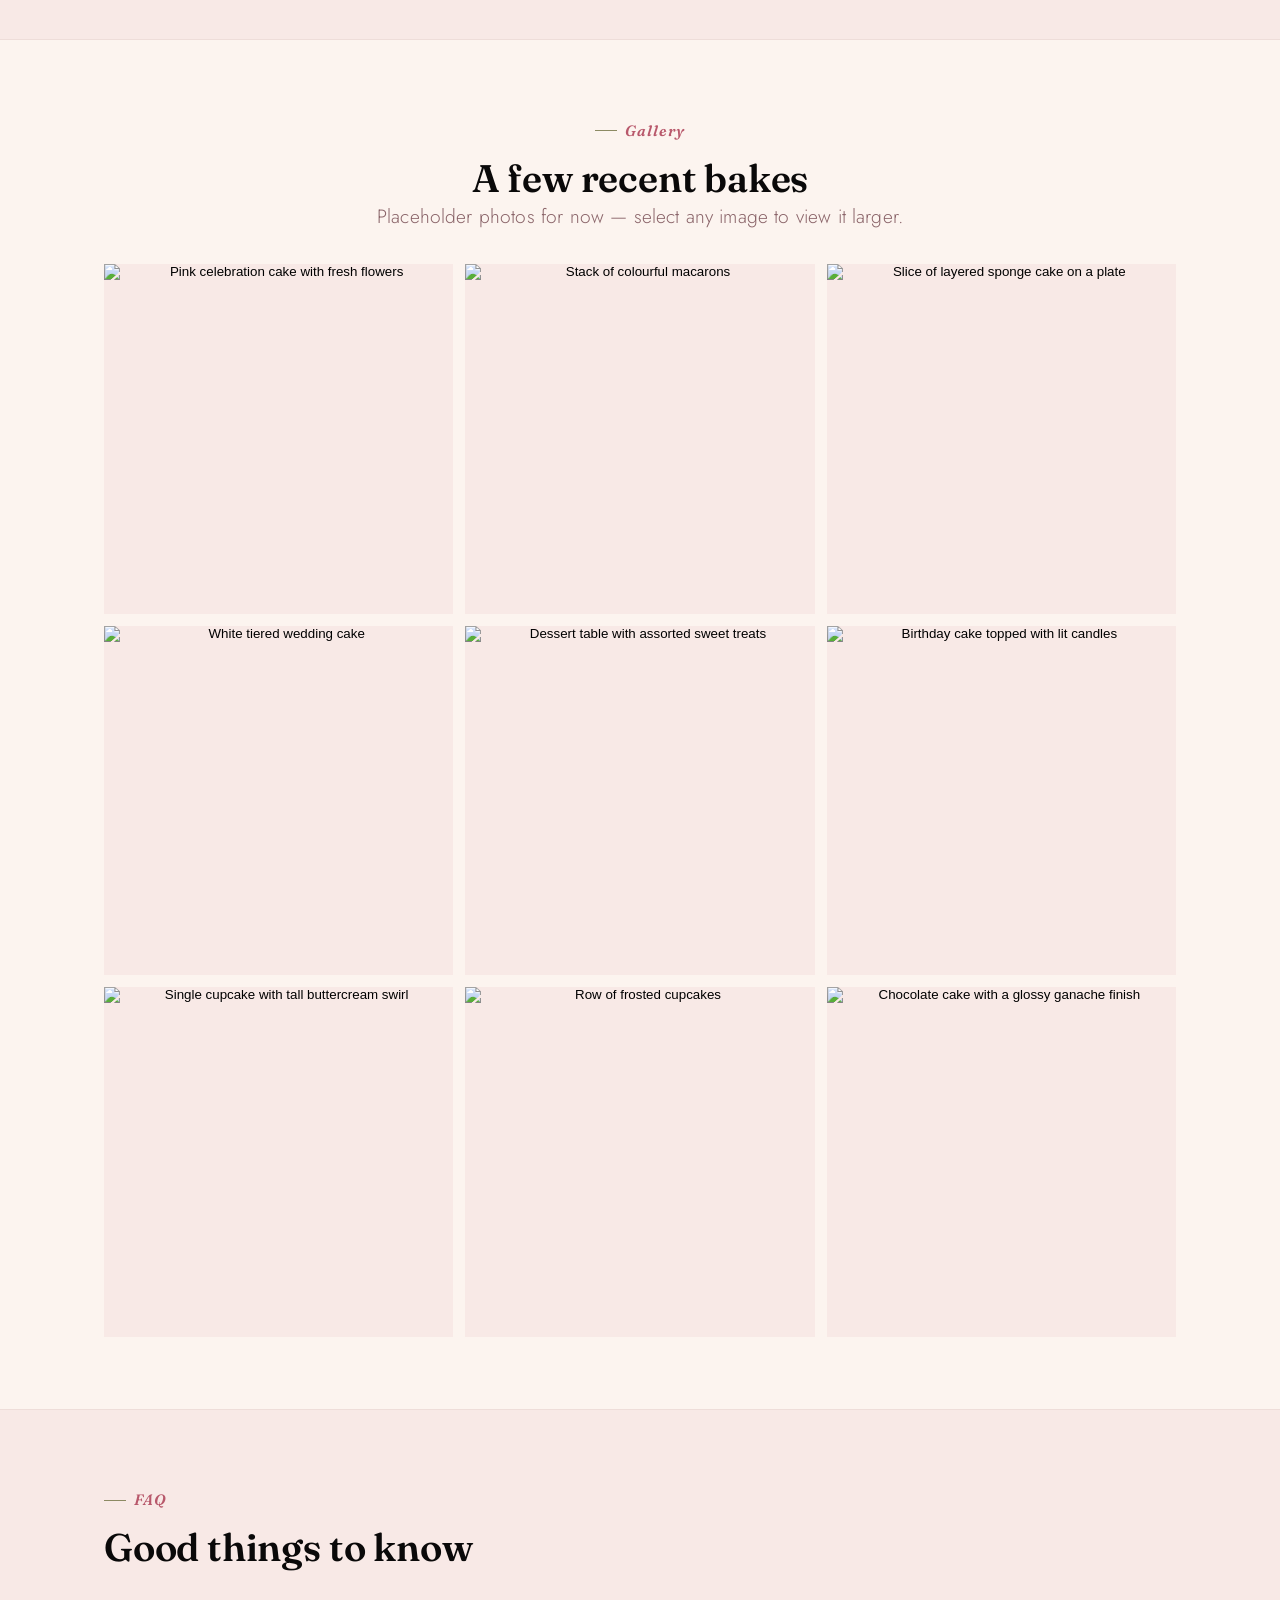
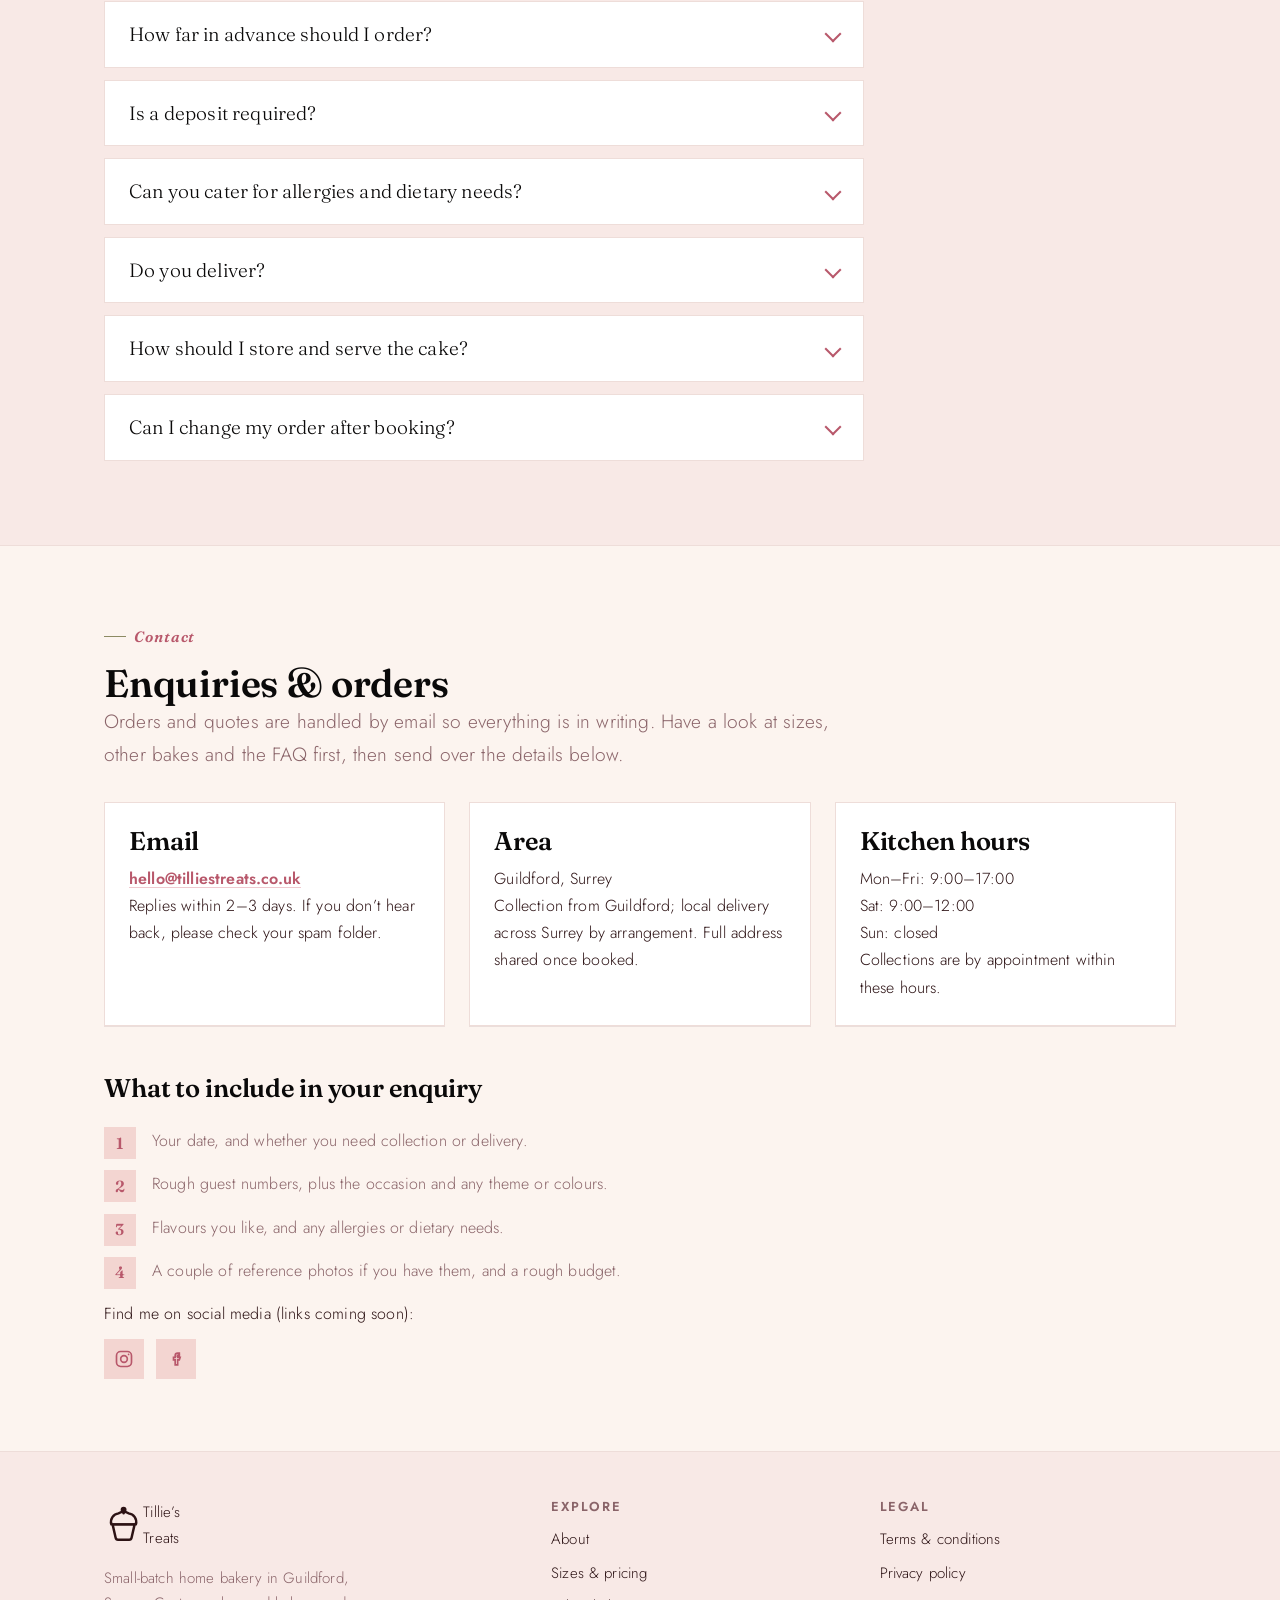
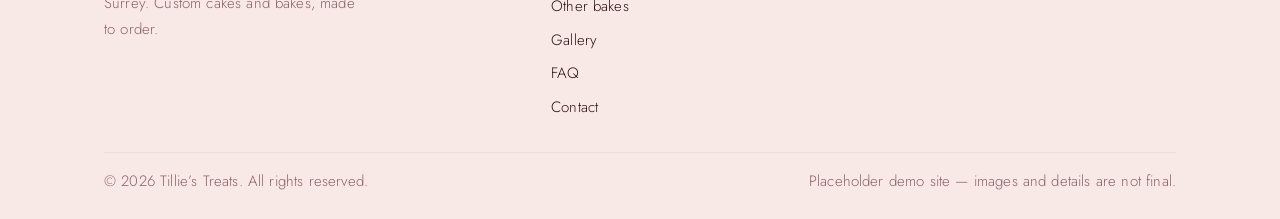
==== commit d93cd496: "new theme" ====
--- a/index.html
+++ b/index.html
@@ -5,13 +5,13 @@
   <meta name="viewport" content="width=device-width, initial-scale=1.0">
   <title>Tillie's Treats — Handmade celebration cakes &amp; bakes in Surrey</title>
   <meta name="description" content="Tillie's Treats is a small-batch home bakery in Guildford, Surrey, making custom celebration cakes, cupcakes, macarons and iced biscuits to order. Placeholder demo site.">
-  <meta name="theme-color" content="#faf5ec">
-  <link rel="icon" href="assets/favicon.svg" type="image/svg+xml">
-  <link rel="apple-touch-icon" href="assets/favicon.svg">
+  <meta name="theme-color" content="#f3d5d1">
+  <link rel="icon" href="assets/favicon.png" type="image/png">
+  <link rel="apple-touch-icon" href="assets/apple-touch-icon.png">
 
   <link rel="preconnect" href="https://fonts.googleapis.com">
   <link rel="preconnect" href="https://fonts.gstatic.com" crossorigin>
-  <link rel="stylesheet" href="https://fonts.googleapis.com/css2?family=Fraunces:opsz,wght@9..144,500;9..144,600&family=Inter:wght@400;500;600&display=swap">
+  <link rel="stylesheet" href="https://fonts.googleapis.com/css2?family=Fraunces:ital,opsz,wght@0,9..144,500;0,9..144,600;1,9..144,500;1,9..144,600&family=Jost:wght@300;400;500;600&display=swap">
   <link rel="stylesheet" href="styles.css">
 
   <!-- No-flash theme bootstrap: apply the saved/system theme before paint -->
@@ -35,13 +35,7 @@
   <header class="site-header">
     <div class="container site-header__inner">
       <a class="brand" href="#top" aria-label="Tillie's Treats — home">
-        <svg viewBox="0 0 32 32" aria-hidden="true" fill="none" stroke="currentColor" stroke-width="2" stroke-linecap="round" stroke-linejoin="round">
-          <path d="M7 15h18l-2.5 11a2 2 0 0 1-2 1.6h-9A2 2 0 0 1 9.5 26z"></path>
-          <path d="M6 15a7 7 0 0 1 6-9 7 7 0 0 1 8 0 7 7 0 0 1 6 9z"></path>
-          <path d="M16 6V3"></path>
-          <circle cx="16" cy="3" r="1.4" fill="currentColor"></circle>
-        </svg>
-        <span>Tillie&rsquo;s Treats</span>
+        <img class="brand__logo" src="assets/logo.jpg" alt="Tillie's Treats — Cakes &amp; Catering" width="480" height="480">
       </a>
 
       <button class="icon-btn nav-toggle" type="button" aria-expanded="false" aria-controls="primary-nav" aria-label="Open menu">
@@ -60,15 +54,6 @@
           <li><a href="#contact">Contact</a></li>
         </ul>
         <a class="btn" href="#contact">Enquire</a>
-        <button class="icon-btn theme-toggle" type="button" aria-pressed="false" aria-label="Switch to dark theme">
-          <svg class="icon-moon" viewBox="0 0 24 24" aria-hidden="true" fill="none" stroke="currentColor" stroke-width="2" stroke-linecap="round" stroke-linejoin="round">
-            <path d="M21 12.8A9 9 0 1 1 11.2 3a7 7 0 0 0 9.8 9.8z"></path>
-          </svg>
-          <svg class="icon-sun" viewBox="0 0 24 24" aria-hidden="true" fill="none" stroke="currentColor" stroke-width="2" stroke-linecap="round" stroke-linejoin="round">
-            <circle cx="12" cy="12" r="4"></circle>
-            <path d="M12 2v3M12 19v3M4.2 4.2l2.1 2.1M17.7 17.7l2.1 2.1M2 12h3M19 12h3M4.2 19.8l2.1-2.1M17.7 6.3l2.1-2.1"></path>
-          </svg>
-        </button>
       </nav>
     </div>
   </header>
--- a/styles.css
+++ b/styles.css
@@ -14,33 +14,37 @@
   color-scheme: light;
 
   /* Brand */
-  --color-accent:            #b8763a;   /* caramel */
-  --color-accent-strong:     #8a5a2b;   /* deep caramel / hover */
-  --color-accent-soft:       #f0e2d0;   /* accent tint for chips, rules */
-  --color-on-accent:         #fffaf3;   /* text on accent buttons */
+  --color-accent:            #db8894;   /* cherry blossom */
+  --color-accent-strong:     #b8586b;   /* deep cherry blossom / hover */
+  --color-accent-soft:       #f3d5d1;   /* blush pink — accent tint for chips, rules */
+  --color-on-accent:         #fcf4ef;   /* vanilla cream text on accent buttons */
+
+  /* Secondary accents — used sparingly, never as a primary surface or CTA */
+  --color-caramel:           #9c5936;   /* golden caramel, deepened for AA contrast — price/stat highlights */
+  --color-sage:              #8c8a63;   /* sage leaf, deepened for visibility — decorative rules only */
 
   /* Surfaces */
-  --color-bg:                #faf5ec;   /* page background (oatmeal) */
+  --color-bg:                #fcf4ef;   /* page background (vanilla cream) */
   --color-surface:           #ffffff;   /* cards, header */
-  --color-surface-2:         #f4ebdd;   /* alternating sections */
-  --color-overlay:           rgba(40, 28, 16, 0.55); /* lightbox scrim */
+  --color-surface-2:         #f8e9e6;   /* alternating sections (blush, softened) */
+  --color-overlay:           rgba(58, 26, 30, 0.55); /* lightbox scrim */
 
   /* Text */
-  --color-text:              #3a2a1c;   /* body copy (deep brown) */
-  --color-heading:           #2c1e12;
-  --color-muted:             #6f5c48;   /* secondary text */
+  --color-text:              #2c1214;   /* body copy, warmed espresso black */
+  --color-heading:           #0a0909;   /* espresso black */
+  --color-muted:             #8a6469;   /* secondary text, dusty rose tint */
 
   /* Lines */
-  --color-border:            #e5d7c4;
-  --color-border-strong:     #d3bfa4;
-
-  /* Elevation */
-  --shadow-sm: 0 1px 2px rgba(58, 42, 28, 0.08);
-  --shadow-md: 0 6px 20px rgba(58, 42, 28, 0.12);
-  --shadow-lg: 0 18px 48px rgba(58, 42, 28, 0.20);
+  --color-border:            #eeddd9;
+  --color-border-strong:     #dcb9b4;
+
+  /* Elevation — thin and low-spread; edges do the work, not soft blur */
+  --shadow-sm: 0 1px 0 rgba(90, 30, 38, 0.10);
+  --shadow-md: 0 2px 10px rgba(90, 30, 38, 0.10);
+  --shadow-lg: 0 4px 22px rgba(90, 30, 38, 0.16);
 
   /* Typography */
-  --font-body: "Inter", system-ui, -apple-system, "Segoe UI", Roboto, Helvetica, Arial, sans-serif;
+  --font-body: "Jost", system-ui, -apple-system, "Segoe UI", Roboto, Helvetica, Arial, sans-serif;
   --font-display: "Fraunces", "Playfair Display", Georgia, "Times New Roman", serif;
   --text-xs:  0.8125rem;
   --text-sm:  0.9375rem;
@@ -61,11 +65,11 @@
   --space-8: 4.5rem;
   --space-9: 6.5rem;
 
-  /* Radii */
-  --radius-sm: 6px;
-  --radius-md: 12px;
-  --radius-lg: 22px;
-  --radius-pill: 999px;
+  /* Radii — sharp, rectangular; no rounding anywhere */
+  --radius-sm: 0px;
+  --radius-md: 0px;
+  --radius-lg: 0px;
+  --radius-pill: 0px;
 
   /* Layout */
   --container: 1120px;
@@ -86,48 +90,54 @@
   :root:not([data-theme="light"]) {
     color-scheme: dark;
 
-    --color-accent:        #e0a86a;
-    --color-accent-strong: #f0c08c;
-    --color-accent-soft:   #3a2c1c;
-    --color-on-accent:     #241a10;
-
-    --color-bg:            #1c1611;
-    --color-surface:       #26201a;
-    --color-surface-2:     #211b15;
+    --color-accent:        #e895a1;
+    --color-accent-strong: #f2b4bd;
+    --color-accent-soft:   #3d2429;
+    --color-on-accent:     #23090c;
+
+    --color-caramel:       #d69568;
+    --color-sage:          #bcbb96;
+
+    --color-bg:            #170b0d;
+    --color-surface:       #211116;
+    --color-surface-2:     #1c0f13;
     --color-overlay:       rgba(0, 0, 0, 0.66);
 
-    --color-text:          #ede2d3;
-    --color-heading:       #fbf3e6;
-    --color-muted:         #b9a88f;
-
-    --color-border:        #3a3128;
-    --color-border-strong: #4c4033;
-
-    --shadow-sm: 0 1px 2px rgba(0, 0, 0, 0.4);
-    --shadow-md: 0 6px 20px rgba(0, 0, 0, 0.5);
-    --shadow-lg: 0 18px 48px rgba(0, 0, 0, 0.6);
+    --color-text:          #f1e0e2;
+    --color-heading:       #fbeff0;
+    --color-muted:         #c6a0a5;
+
+    --color-border:        #3a2229;
+    --color-border-strong: #4d2e35;
+
+    --shadow-sm: 0 1px 0 rgba(0, 0, 0, 0.5);
+    --shadow-md: 0 2px 12px rgba(0, 0, 0, 0.45);
+    --shadow-lg: 0 4px 26px rgba(0, 0, 0, 0.55);
   }
 }
 
 :root[data-theme="dark"] {
   color-scheme: dark;
 
-  --color-accent:        #e0a86a;
-  --color-accent-strong: #f0c08c;
-  --color-accent-soft:   #3a2c1c;
-  --color-on-accent:     #241a10;
-
-  --color-bg:            #1c1611;
-  --color-surface:       #26201a;
-  --color-surface-2:     #211b15;
+  --color-accent:        #e895a1;
+  --color-accent-strong: #f2b4bd;
+  --color-accent-soft:   #3d2429;
+  --color-on-accent:     #23090c;
+
+  --color-caramel:       #d69568;
+  --color-sage:          #bcbb96;
+
+  --color-bg:            #170b0d;
+  --color-surface:       #211116;
+  --color-surface-2:     #1c0f13;
   --color-overlay:       rgba(0, 0, 0, 0.66);
 
-  --color-text:          #ede2d3;
-  --color-heading:       #fbf3e6;
-  --color-muted:         #b9a88f;
-
-  --color-border:        #3a3128;
-  --color-border-strong: #4c4033;
+  --color-text:          #f1e0e2;
+  --color-heading:       #fbeff0;
+  --color-muted:         #c6a0a5;
+
+  --color-border:        #3a2229;
+  --color-border-strong: #4d2e35;
 
   --shadow-sm: 0 1px 2px rgba(0, 0, 0, 0.4);
   --shadow-md: 0 6px 20px rgba(0, 0, 0, 0.5);
@@ -152,7 +162,9 @@
   color: var(--color-text);
   font-family: var(--font-body);
   font-size: var(--text-base);
-  line-height: 1.65;
+  font-weight: 300;
+  line-height: 1.7;
+  letter-spacing: 0.01em;
   -webkit-font-smoothing: antialiased;
   text-rendering: optimizeLegibility;
   min-height: 100vh;
@@ -163,7 +175,7 @@
   color: var(--color-heading);
   line-height: 1.15;
   font-weight: 600;
-  letter-spacing: -0.01em;
+  letter-spacing: -0.005em;
 }
 
 h1 { font-size: var(--text-3xl); }
@@ -222,14 +234,23 @@
 }
 
 .eyebrow {
-  display: inline-block;
-  font-family: var(--font-body);
-  font-size: var(--text-xs);
+  display: inline-flex;
+  align-items: center;
+  gap: var(--space-2);
+  font-family: var(--font-display);
+  font-style: italic;
+  font-size: var(--text-sm);
   font-weight: 600;
-  letter-spacing: 0.16em;
-  text-transform: uppercase;
+  letter-spacing: 0.06em;
   color: var(--color-accent-strong);
   margin-bottom: var(--space-3);
+}
+.eyebrow::before {
+  content: "";
+  width: 22px;
+  height: 1px;
+  background: var(--color-sage);
+  flex: none;
 }
 
 .lead {
@@ -271,35 +292,34 @@
   display: inline-flex;
   align-items: center;
   gap: var(--space-2);
-  padding: var(--space-3) var(--space-5);
+  padding: var(--space-3) var(--space-6);
   font: inherit;
+  font-size: var(--text-sm);
   font-weight: 600;
+  line-height: 1;
+  letter-spacing: 0.12em;
+  text-transform: uppercase;
   color: var(--_fg);
   background: var(--_bg);
-  border: 1px solid transparent;
-  border-radius: var(--radius-pill);
+  border: 1px solid var(--_bg);
   cursor: pointer;
   text-decoration: none;
-  transition: transform var(--dur) var(--ease), background var(--dur) var(--ease), box-shadow var(--dur) var(--ease);
-  box-shadow: var(--shadow-sm);
+  transition: background var(--dur) var(--ease), color var(--dur) var(--ease), border-color var(--dur) var(--ease);
 }
 .btn:hover {
   background: var(--color-accent-strong);
+  border-color: var(--color-accent-strong);
   color: var(--_fg);
-  transform: translateY(-1px);
-  box-shadow: var(--shadow-md);
-}
-.btn:active { transform: translateY(0); }
+}
 
 .btn--ghost {
   --_bg: transparent;
+  --_fg: var(--color-heading);
+  border-color: var(--color-border-strong);
+}
+.btn--ghost:hover {
   --_fg: var(--color-accent-strong);
-  border-color: var(--color-border-strong);
-  box-shadow: none;
-}
-.btn--ghost:hover {
-  --_bg: var(--color-accent-soft);
-  --_fg: var(--color-accent-strong);
+  border-color: var(--color-accent-strong);
 }
 
 /* ---------------------------------------------------------------------------
@@ -324,16 +344,21 @@
 .brand {
   display: inline-flex;
   align-items: center;
-  gap: var(--space-3);
   text-decoration: none;
   color: var(--color-heading);
-  font-family: var(--font-display);
-  font-weight: 600;
-  font-size: 1.2rem;
-  letter-spacing: -0.01em;
-}
-.brand svg { width: 34px; height: 34px; flex: none; }
-.brand:hover { color: var(--color-heading); }
+}
+.brand__logo {
+  width: 52px;
+  height: 52px;
+  flex: none;
+  border-radius: 50%;
+  object-fit: cover;
+  border: 1px solid var(--color-border-strong);
+  transition: border-color var(--dur) var(--ease);
+}
+.brand:hover .brand__logo {
+  border-color: var(--color-accent-strong);
+}
 
 .nav {
   display: flex;
@@ -497,7 +522,7 @@
 .stats dt {
   font-family: var(--font-display);
   font-size: var(--text-xl);
-  color: var(--color-accent-strong);
+  color: var(--color-caramel);
 }
 .stats dd { font-size: var(--text-sm); color: var(--color-muted); }
 
@@ -537,7 +562,7 @@
 .card .price {
   font-family: var(--font-display);
   font-size: var(--text-xl);
-  color: var(--color-accent-strong);
+  color: var(--color-caramel);
 }
 .card .price span { font-size: var(--text-sm); color: var(--color-muted); font-family: var(--font-body); }
 .card ul { color: var(--color-muted); font-size: var(--text-sm); }
@@ -550,6 +575,7 @@
   padding: var(--space-4) var(--space-5);
   background: var(--color-accent-soft);
   border: 1px solid var(--color-border);
+  border-left: 3px solid var(--color-sage);
   border-radius: var(--radius-md);
   font-size: var(--text-sm);
   color: var(--color-text);
@@ -738,6 +764,7 @@
   margin-bottom: var(--space-6);
 }
 @media (max-width: 720px) { .site-footer__grid { grid-template-columns: 1fr; gap: var(--space-5); } }
+.site-footer .brand__logo { width: 64px; height: 64px; }
 .site-footer h4 { font-family: var(--font-body); font-size: var(--text-xs); letter-spacing: 0.14em; text-transform: uppercase; color: var(--color-muted); margin-bottom: var(--space-3); }
 .site-footer ul { list-style: none; padding: 0; display: grid; gap: var(--space-2); }
 .site-footer a { color: var(--color-text); text-decoration: none; }
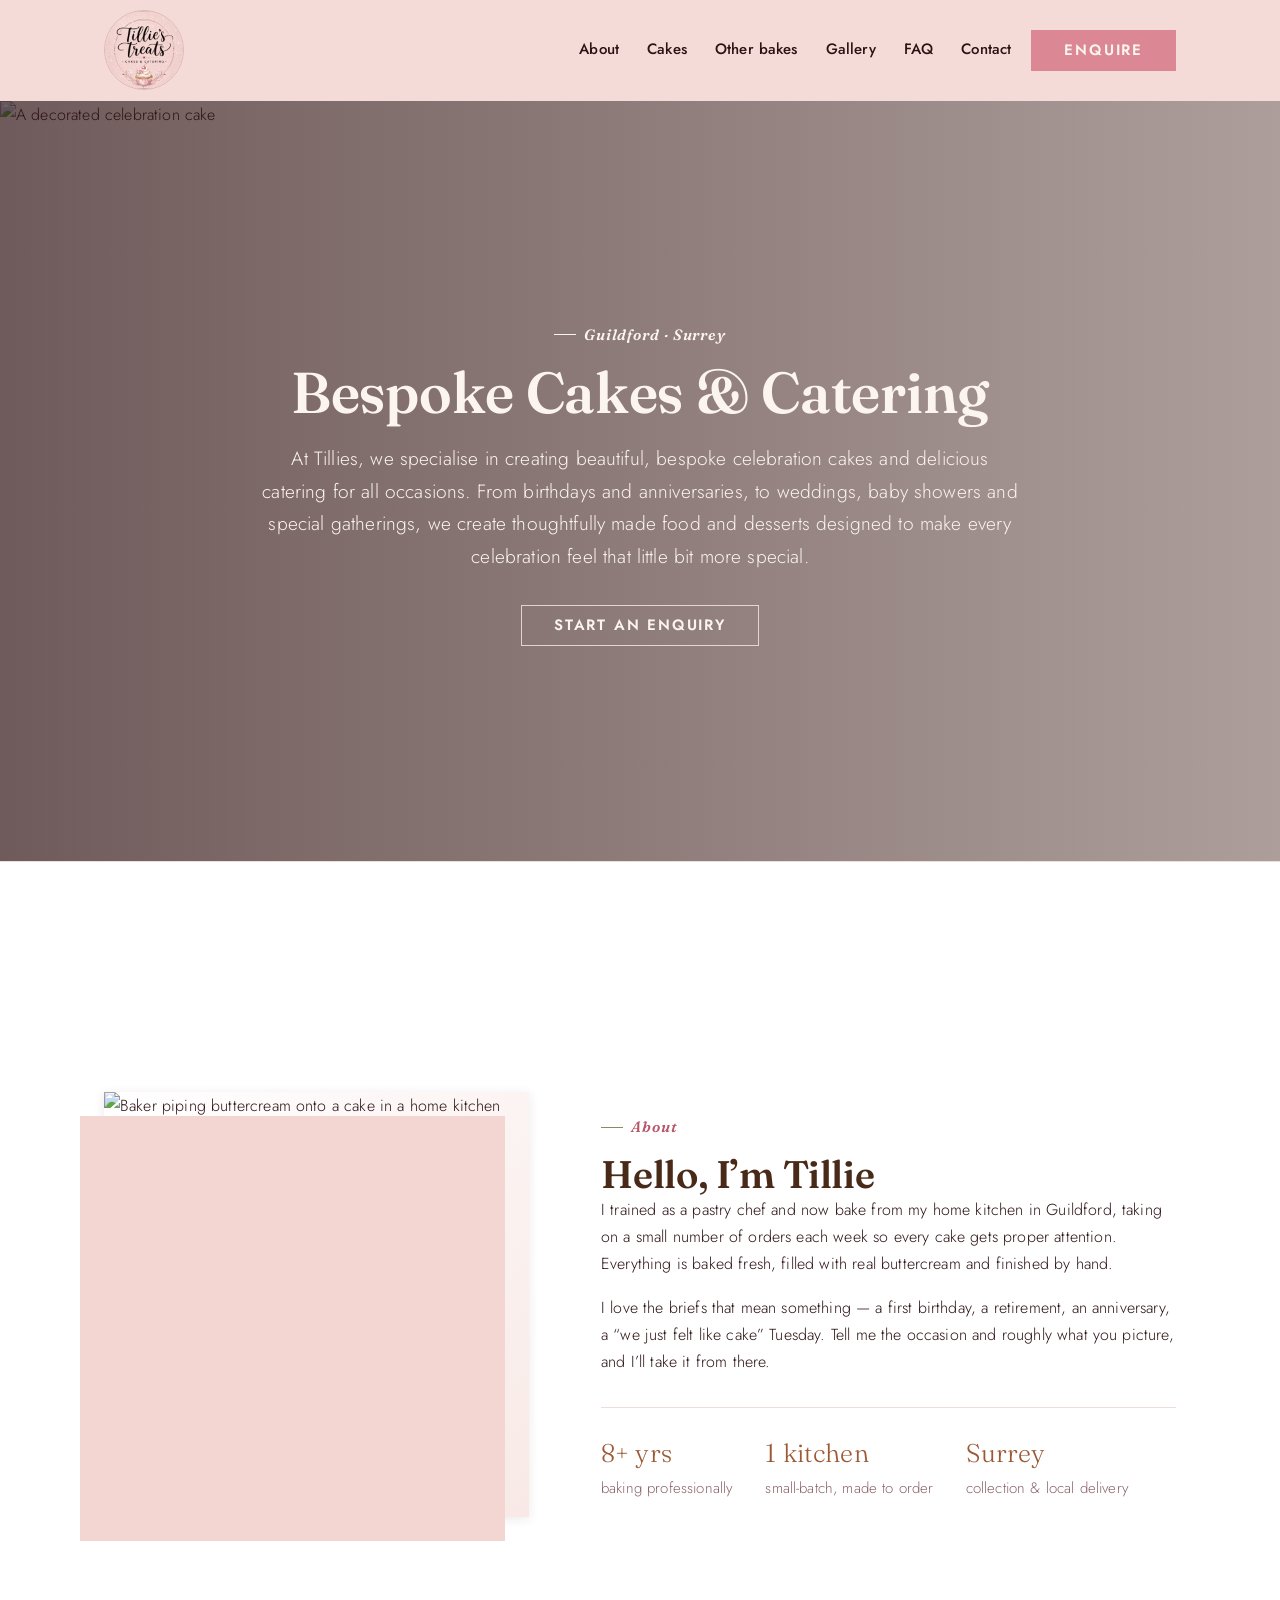
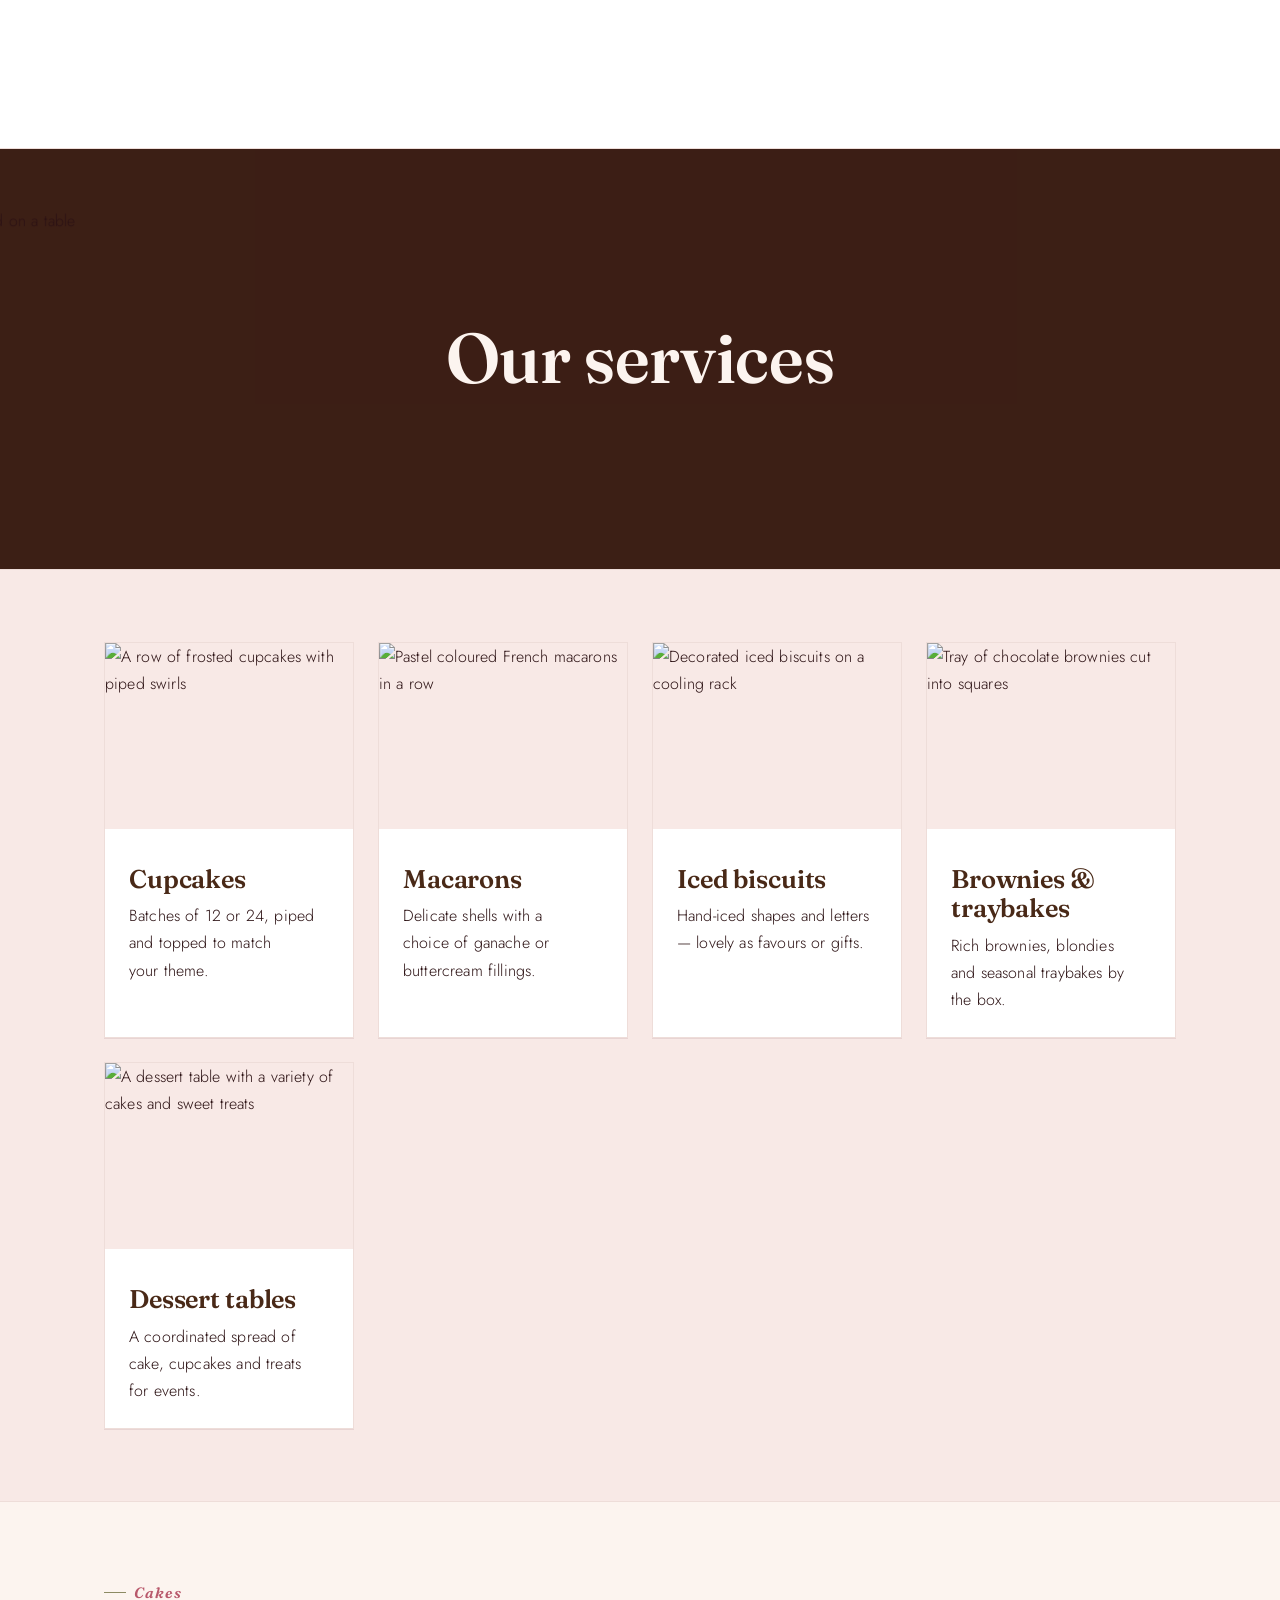
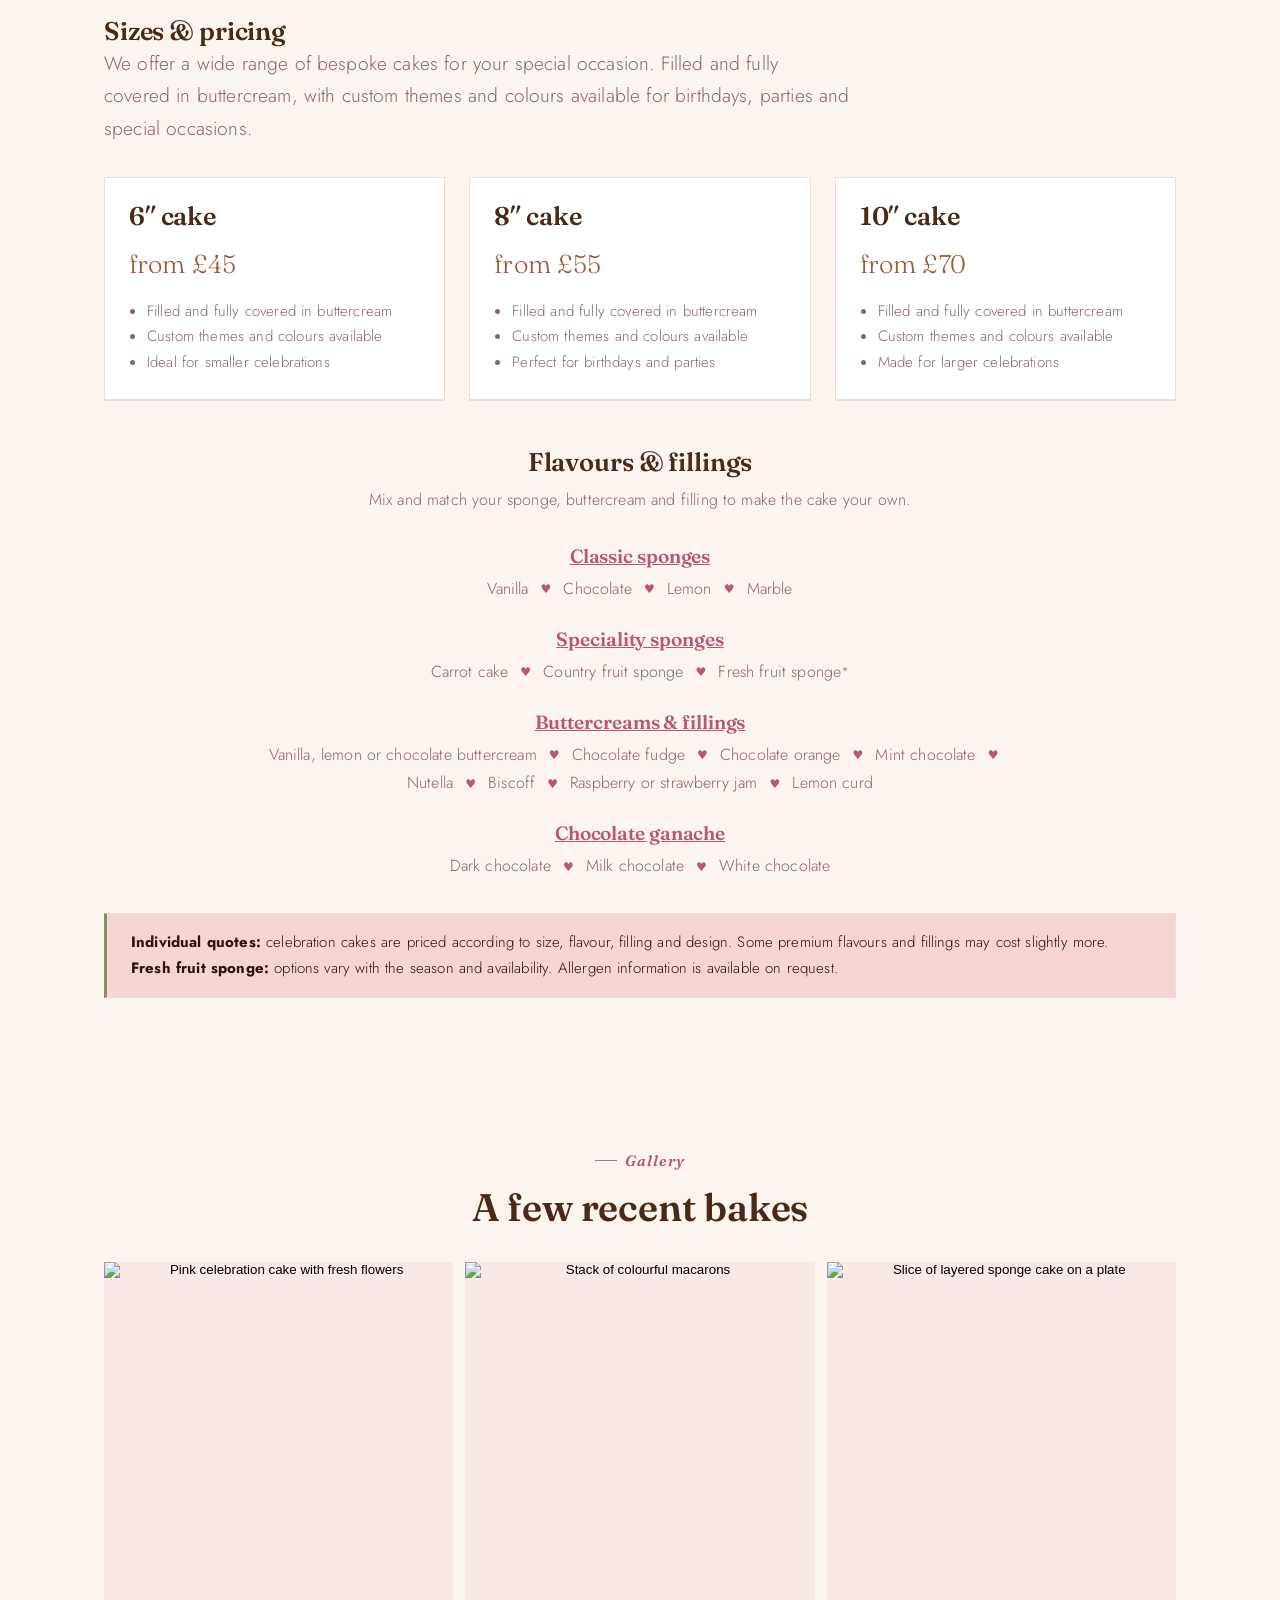
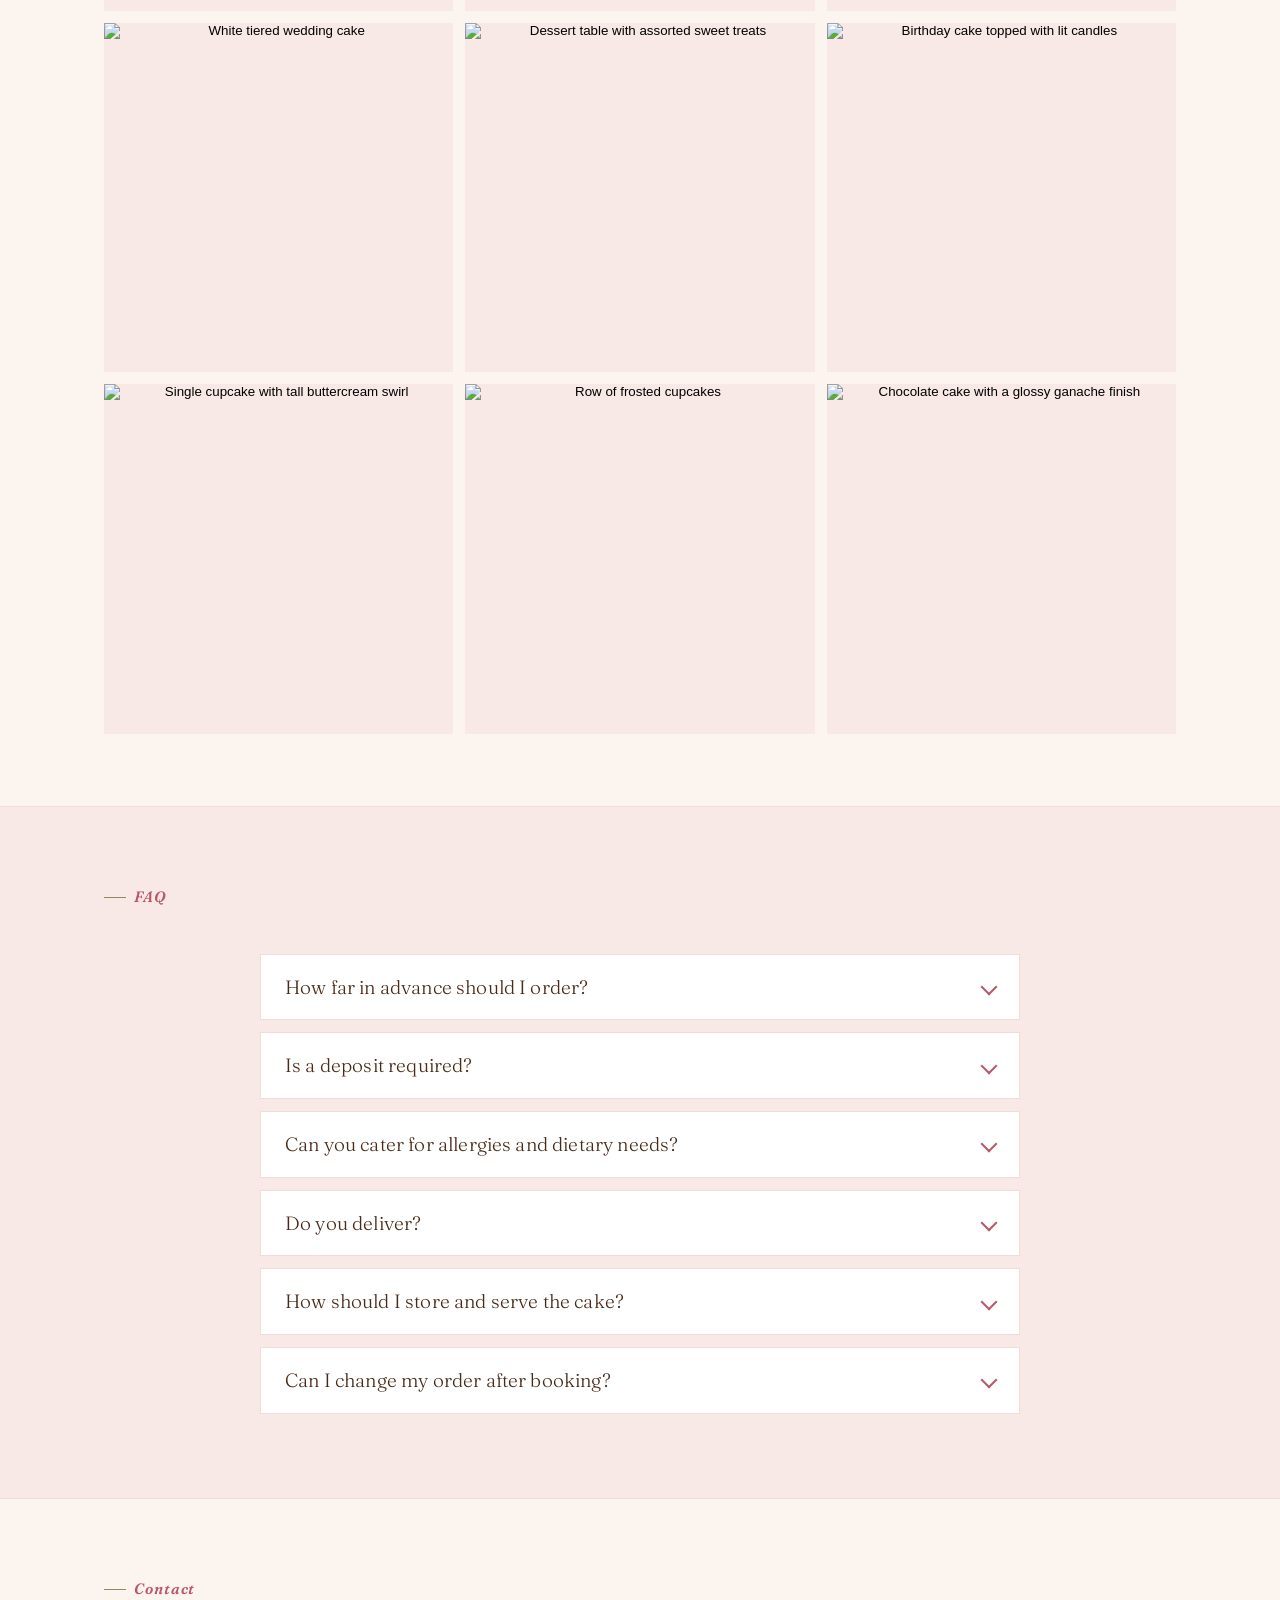
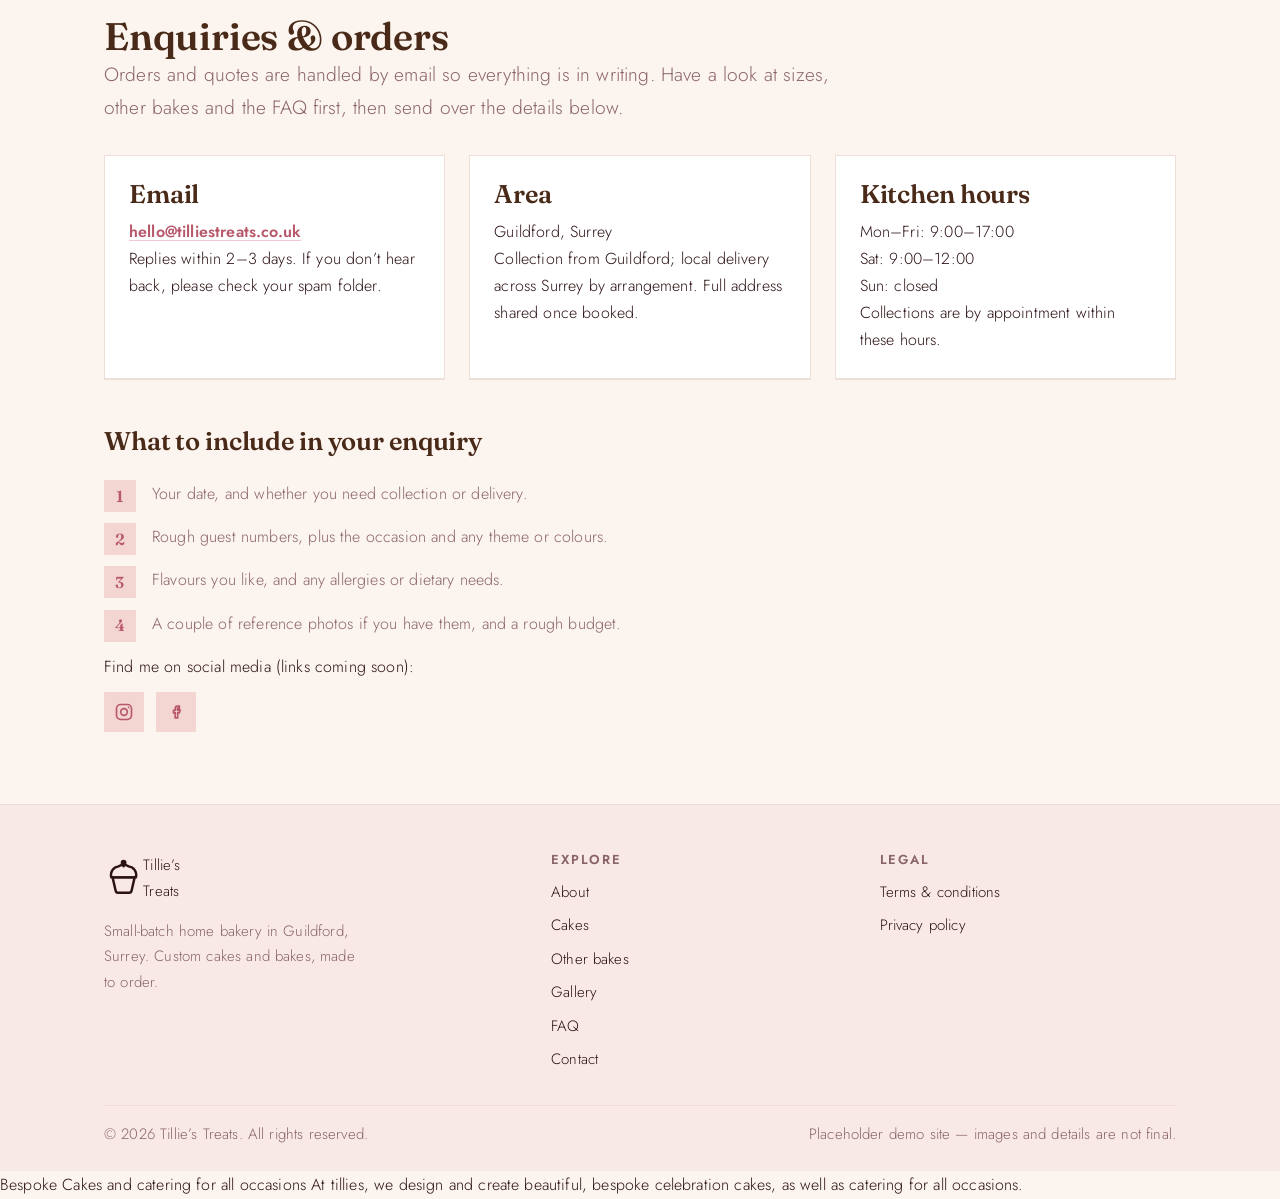
==== commit d456d861: "style rework" ====
--- a/index.html
+++ b/index.html
@@ -13,20 +13,6 @@
   <link rel="preconnect" href="https://fonts.gstatic.com" crossorigin>
   <link rel="stylesheet" href="https://fonts.googleapis.com/css2?family=Fraunces:ital,opsz,wght@0,9..144,500;0,9..144,600;1,9..144,500;1,9..144,600&family=Jost:wght@300;400;500;600&display=swap">
   <link rel="stylesheet" href="styles.css">
-
-  <!-- No-flash theme bootstrap: apply the saved/system theme before paint -->
-  <script>
-    (function () {
-      try {
-        var saved = localStorage.getItem("tt-theme");
-        if (saved === "dark" || saved === "light") {
-          document.documentElement.setAttribute("data-theme", saved);
-        } else {
-          document.documentElement.removeAttribute("data-theme");
-        }
-      } catch (e) {}
-    })();
-  </script>
 </head>
 <body>
   <a class="skip-link" href="#main">Skip to content</a>
@@ -35,7 +21,7 @@
   <header class="site-header">
     <div class="container site-header__inner">
       <a class="brand" href="#top" aria-label="Tillie's Treats — home">
-        <img class="brand__logo" src="assets/logo.jpg" alt="Tillie's Treats — Cakes &amp; Catering" width="480" height="480">
+        <img class="brand__logo" src="assets/logo.jpeg" alt="Tillie's Treats — Cakes &amp; Catering" width="480" height="480">
       </a>
 
       <button class="icon-btn nav-toggle" type="button" aria-expanded="false" aria-controls="primary-nav" aria-label="Open menu">
@@ -47,7 +33,7 @@
       <nav class="nav" id="primary-nav" aria-label="Primary">
         <ul class="nav__list">
           <li><a href="#about">About</a></li>
-          <li><a href="#pricing">Sizes &amp; pricing</a></li>
+          <li><a href="#cakes">Cakes</a></li>
           <li><a href="#desserts">Other bakes</a></li>
           <li><a href="#gallery">Gallery</a></li>
           <li><a href="#faq">FAQ</a></li>
@@ -63,32 +49,30 @@
 
     <!-- ===================== Hero ===================== -->
     <section class="hero">
-      <div class="container hero__grid">
+      <div class="hero__media">
+        <img
+          src="https://images.unsplash.com/photo-1707327994698-c52741c08329?q=80&amp;w=1470&amp;auto=format&amp;fit=crop&amp;ixlib=rb-4.1.0&amp;ixid=M3wxMjA3fDB8MHxwaG90by1wYWdlfHx8fGVufDB8fHx8fA%3D%3D"
+          alt="A decorated celebration cake"
+          width="1470" height="980" loading="eager">
+      </div>
+      <div class="container hero__content">
         <div class="hero__copy">
           <p class="eyebrow">Guildford &middot; Surrey</p>
-          <h1>Handmade cakes for the days worth celebrating</h1>
-          <p class="lead">Tillie&rsquo;s Treats is a tiny home bakery baking custom celebration cakes, cupcakes, macarons and iced biscuits to order &mdash; each one made from scratch, just for you.</p>
+          <h1>Bespoke Cakes & Catering</h1>
+          <p class="lead">At Tillies, we specialise in creating beautiful, bespoke celebration cakes and delicious catering for all occasions. From birthdays and anniversaries, to weddings, baby showers and special gatherings, we create thoughtfully made food and desserts designed to make every celebration feel that little bit more special.</p>
           <div class="hero__actions">
-            <a class="btn" href="#contact">Start an enquiry</a>
-            <a class="btn btn--ghost" href="#gallery">See the gallery</a>
-          </div>
-        </div>
-        <div class="hero__media">
-          <img
-            src="https://images.unsplash.com/photo-1578985545062-69928b1d9587?auto=format&amp;fit=crop&amp;w=1100&amp;q=70"
-            alt="A pastel pink celebration cake decorated with fresh flowers"
-            width="1100" height="1375" loading="eager">
-          <span class="hero__badge">Small batch &middot; made to order</span>
+            <a class="btn btn--ghost" href="#contact">Start an enquiry</a>
+          </div>
         </div>
       </div>
     </section>
 
     <!-- ===================== About ===================== -->
-    <section class="section section--alt" id="about">
+    <section class="section section--surface" id="about">
       <div class="container about__grid">
         <div class="about__media">
           <img
-            src="https://images.unsplash.com/photo-1556910103-1c02745aae4d?auto=format&amp;fit=crop&amp;w=800&amp;q=70"
+            src="https://images.unsplash.com/photo-1563729784474-d77dbb933a9e?auto=format&amp;fit=crop&amp;w=500&amp;q=60"
             alt="Baker piping buttercream onto a cake in a home kitchen"
             width="800" height="800" loading="lazy">
         </div>
@@ -106,82 +90,113 @@
       </div>
     </section>
 
+    <!-- ===================== Services introduction ===================== -->
+    <section class="services-intro" aria-labelledby="services-intro-title" data-parallax>
+      <img class="services-intro__image" src="https://images.unsplash.com/photo-1679452233338-ae9384795b7b?auto=format&amp;fit=crop&amp;w=1800&amp;q=80" alt="Frosted cupcakes arranged on a table" width="1800" height="1200" loading="lazy">
+      <div class="services-intro__overlay"></div>
+      <div class="container services-intro__content">
+        <h2 id="services-intro-title">Our services</h2>
+      </div>
+    </section>
+
+    <!-- ===================== Services ===================== -->
+    <section class="section section--alt" id="desserts">
+      <div class="container">
+        <div class="grid grid--auto">
+          <article class="card card--media">
+            <img src="https://images.unsplash.com/photo-1563729784474-d77dbb933a9e?auto=format&amp;fit=crop&amp;w=600&amp;q=70" alt="A row of frosted cupcakes with piped swirls" width="600" height="450" loading="lazy">
+            <div class="card__text"><h3>Cupcakes</h3><p>Batches of 12 or 24, piped and topped to match your theme.</p></div>
+          </article>
+          <article class="card card--media">
+            <img src="https://images.unsplash.com/photo-1569864358642-9d1684040f43?auto=format&amp;fit=crop&amp;w=600&amp;q=70" alt="Pastel coloured French macarons in a row" width="600" height="450" loading="lazy">
+            <div class="card__text"><h3>Macarons</h3><p>Delicate shells with a choice of ganache or buttercream fillings.</p></div>
+          </article>
+          <article class="card card--media">
+            <img src="https://images.unsplash.com/photo-1499636136210-6f4ee915583e?auto=format&amp;fit=crop&amp;w=600&amp;q=70" alt="Decorated iced biscuits on a cooling rack" width="600" height="450" loading="lazy">
+            <div class="card__text"><h3>Iced biscuits</h3><p>Hand-iced shapes and letters &mdash; lovely as favours or gifts.</p></div>
+          </article>
+          <article class="card card--media">
+            <img src="https://images.unsplash.com/photo-1606313564200-e75d5e30476c?auto=format&amp;fit=crop&amp;w=600&amp;q=70" alt="Tray of chocolate brownies cut into squares" width="600" height="450" loading="lazy">
+            <div class="card__text"><h3>Brownies &amp; traybakes</h3><p>Rich brownies, blondies and seasonal traybakes by the box.</p></div>
+          </article>
+          <article class="card card--media">
+            <img src="https://images.unsplash.com/photo-1464349095431-e9a21285b5f3?auto=format&amp;fit=crop&amp;w=600&amp;q=70" alt="A dessert table with a variety of cakes and sweet treats" width="600" height="450" loading="lazy">
+            <div class="card__text"><h3>Dessert tables</h3><p>A coordinated spread of cake, cupcakes and treats for events.</p></div>
+          </article>
+        </div>
+      </div>
+    </section>
+
     <!-- ===================== Sizes & pricing ===================== -->
-    <section class="section" id="pricing">
+    <section class="section" id="cakes">
       <div class="container">
         <div class="section__head">
-          <p class="eyebrow">Sizes &amp; pricing</p>
-          <h2>Cake sizes &amp; starting prices</h2>
-          <p class="lead">A guide to portions and starting prices. Final quotes depend on the design, finish and decorations &mdash; every order is priced individually.</p>
+          <p class="eyebrow">Cakes</p>
+          <h3>Sizes &amp; pricing</h2>
+          <p class="lead">We offer a wide range of bespoke cakes for your special occasion. Filled and fully covered in buttercream, with custom themes and colours available for birthdays, parties and special occasions.</p>
         </div>
 
         <div class="grid grid--3">
           <article class="card">
-            <h3>6&Prime; round</h3>
-            <p class="price">from &pound;55 <span>/ approx. 10&ndash;12 portions</span></p>
+            <h3>6&Prime; cake</h3>
+            <p class="price">from &pound;45</p>
             <ul>
-              <li>Two layers, one flavour</li>
-              <li>Buttercream or semi-naked finish</li>
-              <li>Great for small gatherings</li>
+              <li>Filled and fully covered in buttercream</li>
+              <li>Custom themes and colours available</li>
+              <li>Ideal for smaller celebrations</li>
             </ul>
           </article>
           <article class="card">
-            <h3>8&Prime; round</h3>
-            <p class="price">from &pound;85 <span>/ approx. 20&ndash;24 portions</span></p>
+            <h3>8&Prime; cake</h3>
+            <p class="price">from &pound;55</p>
             <ul>
-              <li>Three layers, one or two flavours</li>
-              <li>Buttercream, drip or textured finish</li>
-              <li>The most popular choice</li>
+              <li>Filled and fully covered in buttercream</li>
+              <li>Custom themes and colours available</li>
+              <li>Perfect for birthdays and parties</li>
             </ul>
           </article>
           <article class="card">
-            <h3>Two tier</h3>
-            <p class="price">from &pound;180 <span>/ approx. 40&ndash;50 portions</span></p>
+            <h3>10&Prime; cake</h3>
+            <p class="price">from &pound;70</p>
             <ul>
-              <li>6&Prime; stacked on 8&Prime;</li>
-              <li>Coordinated finish &amp; decoration</li>
-              <li>Best for weddings &amp; big birthdays</li>
+              <li>Filled and fully covered in buttercream</li>
+              <li>Custom themes and colours available</li>
+              <li>Made for larger celebrations</li>
             </ul>
           </article>
         </div>
 
-        <p class="note"><strong>Tall / extra portions:</strong> deeper &ldquo;tall&rdquo; tiers and larger sizes are available on request. Sugar flowers, hand-painting and bespoke toppers are quoted on top of the base price.</p>
-      </div>
-    </section>
-
-    <!-- ===================== Other bakes ===================== -->
-    <section class="section section--alt" id="desserts">
-      <div class="container">
-        <div class="section__head">
-          <p class="eyebrow">Other bakes</p>
-          <h2>Beyond the cake</h2>
-          <p class="lead">Add-ons for dessert tables and party bags, or order them on their own. Minimum quantities apply to some items.</p>
-        </div>
-
-        <div class="grid grid--auto">
-          <article class="card card--media">
-            <img src="https://images.unsplash.com/photo-1563729784474-d77dbb933a9e?auto=format&amp;fit=crop&amp;w=600&amp;q=70" alt="A row of frosted cupcakes with piped swirls" width="600" height="450" loading="lazy">
-            <div class="card__text"><h3>Cupcakes</h3><p>Batches of 12 or 24, piped and topped to match your theme.</p></div>
-          </article>
-          <article class="card card--media">
-            <img src="https://images.unsplash.com/photo-1569864358642-9d1684040f43?auto=format&amp;fit=crop&amp;w=600&amp;q=70" alt="Pastel coloured French macarons in a row" width="600" height="450" loading="lazy">
-            <div class="card__text"><h3>Macarons</h3><p>Delicate shells with a choice of ganache or buttercream fillings.</p></div>
-          </article>
-          <article class="card card--media">
-            <img src="https://images.unsplash.com/photo-1499636136210-6f4ee915583e?auto=format&amp;fit=crop&amp;w=600&amp;q=70" alt="Decorated iced biscuits on a cooling rack" width="600" height="450" loading="lazy">
-            <div class="card__text"><h3>Iced biscuits</h3><p>Hand-iced shapes and letters &mdash; lovely as favours or gifts.</p></div>
-          </article>
-          <article class="card card--media">
-            <img src="https://images.unsplash.com/photo-1606313564200-e75d5e30476c?auto=format&amp;fit=crop&amp;w=600&amp;q=70" alt="Tray of chocolate brownies cut into squares" width="600" height="450" loading="lazy">
-            <div class="card__text"><h3>Brownies &amp; traybakes</h3><p>Rich brownies, blondies and seasonal traybakes by the box.</p></div>
-          </article>
-          <article class="card card--media">
-            <img src="https://images.unsplash.com/photo-1464349095431-e9a21285b5f3?auto=format&amp;fit=crop&amp;w=600&amp;q=70" alt="A dessert table with a variety of cakes and sweet treats" width="600" height="450" loading="lazy">
-            <div class="card__text"><h3>Dessert tables</h3><p>A coordinated spread of cake, cupcakes and treats for events.</p></div>
-          </article>
-        </div>
-      </div>
-    </section>
+        <div class="pricing__menu">
+          <div class="pricing__menu-head">
+            <h3>Flavours &amp; fillings</h3>
+            <p>Mix and match your sponge, buttercream and filling to make the cake your own.</p>
+          </div>
+
+          <div class="pricing__flavours">
+            <div class="pricing__flavour-group">
+              <h4>Classic sponges</h4>
+              <p class="pricing__flavour-options"><span>Vanilla</span><span>Chocolate</span><span>Lemon</span><span>Marble</span></p>
+            </div>
+            <div class="pricing__flavour-group">
+              <h4>Speciality sponges</h4>
+              <p class="pricing__flavour-options"><span>Carrot cake</span><span>Country fruit sponge</span><span>Fresh fruit sponge<sup>*</sup></span></p>
+            </div>
+            <div class="pricing__flavour-group">
+              <h4>Buttercreams &amp; fillings</h4>
+              <p class="pricing__flavour-options"><span>Vanilla, lemon or chocolate buttercream</span><span>Chocolate fudge</span><span>Chocolate orange</span><span>Mint chocolate</span><span>Nutella</span><span>Biscoff</span><span>Raspberry or strawberry jam</span><span>Lemon curd</span></p>
+            </div>
+            <div class="pricing__flavour-group">
+              <h4>Chocolate ganache</h4>
+              <p class="pricing__flavour-options"><span>Dark chocolate</span><span>Milk chocolate</span><span>White chocolate</span></p>
+            </div>
+          </div>
+        </div>
+
+        <p class="note"><strong>Individual quotes:</strong> celebration cakes are priced according to size, flavour, filling and design. Some premium flavours and fillings may cost slightly more. <strong>Fresh fruit sponge:</strong> options vary with the season and availability. Allergen information is available on request.</p>
+      </div>
+    </section>
+
+
 
     <!-- ===================== Gallery ===================== -->
     <section class="section" id="gallery">
@@ -189,7 +204,7 @@
         <div class="section__head center">
           <p class="eyebrow">Gallery</p>
           <h2>A few recent bakes</h2>
-          <p class="lead">Placeholder photos for now &mdash; select any image to view it larger.</p>
+          <!-- <p class="lead">Placeholder photos for now &mdash; select any image to view it larger.</p> -->
         </div>
 
         <div class="gallery">
@@ -211,7 +226,6 @@
       <div class="container">
         <div class="section__head">
           <p class="eyebrow">FAQ</p>
-          <h2>Good things to know</h2>
         </div>
 
         <div class="faq">
@@ -317,7 +331,7 @@
           <h4>Explore</h4>
           <ul>
             <li><a href="#about">About</a></li>
-            <li><a href="#pricing">Sizes &amp; pricing</a></li>
+            <li><a href="#Cakes">Cakes</a></li>
             <li><a href="#desserts">Other bakes</a></li>
             <li><a href="#gallery">Gallery</a></li>
             <li><a href="#faq">FAQ</a></li>
@@ -353,3 +367,10 @@
   <script src="theme.js" defer></script>
 </body>
 </html>
+
+
+
+
+Bespoke Cakes and catering for all occasions
+
+At tillies, we design and create beautiful, bespoke celebration cakes, as well as catering for all occasions.
--- a/styles.css
+++ b/styles.css
@@ -2,19 +2,20 @@
    Tillie's Treats — global stylesheet
    --------------------------------------------------------------------------
    All theming lives here. Colours, type, spacing, radii and shadows are
-   declared once as custom properties on :root (light) and overridden for
-   dark mode. To re-theme the site later, edit the token blocks below and
-   nothing else.
+   declared once as custom properties on :root. To re-theme the site later,
+   edit the token block below and nothing else.
    ========================================================================== */
 
 /* ---------------------------------------------------------------------------
-   1. Design tokens — LIGHT (default)
+   1. Design tokens
    --------------------------------------------------------------------------- */
 :root {
   color-scheme: light;
 
   /* Brand */
+  --color-sweet-treats:            #F0DBCD;   /* cherry blossom */
   --color-accent:            #db8894;   /* cherry blossom */
+
   --color-accent-strong:     #b8586b;   /* deep cherry blossom / hover */
   --color-accent-soft:       #f3d5d1;   /* blush pink — accent tint for chips, rules */
   --color-on-accent:         #fcf4ef;   /* vanilla cream text on accent buttons */
@@ -31,7 +32,7 @@
 
   /* Text */
   --color-text:              #2c1214;   /* body copy, warmed espresso black */
-  --color-heading:           #0a0909;   /* espresso black */
+  --color-heading:           #492917;   /* espresso black */
   --color-muted:             #8a6469;   /* secondary text, dusty rose tint */
 
   /* Lines */
@@ -74,7 +75,7 @@
   /* Layout */
   --container: 1120px;
   --container-narrow: 760px;
-  --header-h: 68px;
+  --header-h: 100px;
 
   /* Motion */
   --ease: cubic-bezier(0.22, 0.61, 0.36, 1);
@@ -82,70 +83,7 @@
 }
 
 /* ---------------------------------------------------------------------------
-   2. Design tokens — DARK
-   Applied when the OS prefers dark AND the user has not forced light,
-   and again for an explicit [data-theme="dark"] so the toggle always wins.
-   --------------------------------------------------------------------------- */
-@media (prefers-color-scheme: dark) {
-  :root:not([data-theme="light"]) {
-    color-scheme: dark;
-
-    --color-accent:        #e895a1;
-    --color-accent-strong: #f2b4bd;
-    --color-accent-soft:   #3d2429;
-    --color-on-accent:     #23090c;
-
-    --color-caramel:       #d69568;
-    --color-sage:          #bcbb96;
-
-    --color-bg:            #170b0d;
-    --color-surface:       #211116;
-    --color-surface-2:     #1c0f13;
-    --color-overlay:       rgba(0, 0, 0, 0.66);
-
-    --color-text:          #f1e0e2;
-    --color-heading:       #fbeff0;
-    --color-muted:         #c6a0a5;
-
-    --color-border:        #3a2229;
-    --color-border-strong: #4d2e35;
-
-    --shadow-sm: 0 1px 0 rgba(0, 0, 0, 0.5);
-    --shadow-md: 0 2px 12px rgba(0, 0, 0, 0.45);
-    --shadow-lg: 0 4px 26px rgba(0, 0, 0, 0.55);
-  }
-}
-
-:root[data-theme="dark"] {
-  color-scheme: dark;
-
-  --color-accent:        #e895a1;
-  --color-accent-strong: #f2b4bd;
-  --color-accent-soft:   #3d2429;
-  --color-on-accent:     #23090c;
-
-  --color-caramel:       #d69568;
-  --color-sage:          #bcbb96;
-
-  --color-bg:            #170b0d;
-  --color-surface:       #211116;
-  --color-surface-2:     #1c0f13;
-  --color-overlay:       rgba(0, 0, 0, 0.66);
-
-  --color-text:          #f1e0e2;
-  --color-heading:       #fbeff0;
-  --color-muted:         #c6a0a5;
-
-  --color-border:        #3a2229;
-  --color-border-strong: #4d2e35;
-
-  --shadow-sm: 0 1px 2px rgba(0, 0, 0, 0.4);
-  --shadow-md: 0 6px 20px rgba(0, 0, 0, 0.5);
-  --shadow-lg: 0 18px 48px rgba(0, 0, 0, 0.6);
-}
-
-/* ---------------------------------------------------------------------------
-   3. Reset & base
+   2. Reset & base
    --------------------------------------------------------------------------- */
 *, *::before, *::after { box-sizing: border-box; }
 
@@ -219,9 +157,15 @@
 .section {
   padding-block: var(--space-8);
 }
-.section--alt {
-  background: var(--color-surface-2);
+.section--alt,
+.section--surface {
   border-block: 1px solid var(--color-border);
+}
+.section--alt { background: var(--color-surface-2); }
+.section--surface { background: var(--color-surface); }
+
+#about {
+  padding-block: clamp(10rem, 18vw, 16rem);
 }
 
 .section__head {
@@ -329,7 +273,7 @@
   position: sticky;
   top: 0;
   z-index: 100;
-  background: color-mix(in srgb, var(--color-surface) 88%, transparent);
+  background: color-mix(in srgb, var(--color-accent-soft) 80%, transparent);
   backdrop-filter: blur(10px);
   border-bottom: 1px solid var(--color-border);
 }
@@ -348,8 +292,8 @@
   color: var(--color-heading);
 }
 .brand__logo {
-  width: 52px;
-  height: 52px;
+  width: 80px;
+  height: 80px;
   flex: none;
   border-radius: 50%;
   object-fit: cover;
@@ -382,7 +326,13 @@
   font-size: var(--text-sm);
   font-weight: 500;
 }
-.nav__list a:hover { background: var(--color-accent-soft); color: var(--color-accent-strong); }
+.nav__list a:hover {
+  color: var(--color-accent-strong);
+  text-decoration: underline;
+  text-decoration-color: var(--color-accent-strong);
+  text-decoration-thickness: 1px;
+  text-underline-offset: 4px;
+}
 
 .icon-btn {
   display: inline-grid;
@@ -397,18 +347,6 @@
 }
 .icon-btn:hover { background: var(--color-accent-soft); color: var(--color-accent-strong); }
 .icon-btn svg { width: 20px; height: 20px; }
-
-/* theme toggle: show correct glyph per theme */
-.theme-toggle .icon-sun { display: none; }
-.theme-toggle .icon-moon { display: block; }
-:root[data-theme="dark"] .theme-toggle .icon-sun { display: block; }
-:root[data-theme="dark"] .theme-toggle .icon-moon { display: none; }
-@media (prefers-color-scheme: dark) {
-  :root:not([data-theme="light"]) .theme-toggle .icon-sun { display: block; }
-  :root:not([data-theme="light"]) .theme-toggle .icon-moon { display: none; }
-  :root[data-theme="light"] .theme-toggle .icon-sun { display: none; }
-  :root[data-theme="light"] .theme-toggle .icon-moon { display: block; }
-}
 
 .nav-toggle { display: none; }
 
@@ -424,12 +362,21 @@
     border-bottom: 1px solid var(--color-border);
     box-shadow: var(--shadow-lg);
     padding: var(--space-3);
+    visibility: hidden;
+    opacity: 0;
+    pointer-events: none;
     transform: translateY(-120%);
-    transition: transform var(--dur) var(--ease);
+    transition: transform var(--dur) var(--ease), opacity var(--dur) var(--ease), visibility 0s linear var(--dur);
     max-height: calc(100vh - var(--header-h));
     overflow-y: auto;
   }
-  .nav[data-open="true"] { transform: translateY(0); }
+  .nav[data-open="true"] {
+    visibility: visible;
+    opacity: 1;
+    pointer-events: auto;
+    transform: translateY(0);
+    transition-delay: 0s;
+  }
   .nav__list {
     flex-direction: column;
     align-items: stretch;
@@ -448,51 +395,110 @@
    7. Hero
    --------------------------------------------------------------------------- */
 .hero {
-  padding-block: var(--space-8) var(--space-9);
+  position: relative;
+  isolation: isolate;
+  display: grid;
+  place-items: center;
+  min-height: clamp(580px, calc(100svh - var(--header-h)), 760px);
+  padding: var(--space-8) var(--space-4);
   overflow: hidden;
 }
-.hero__grid {
-  display: grid;
-  grid-template-columns: 1.05fr 0.95fr;
-  gap: var(--space-8);
-  align-items: center;
-}
+.hero::before {
+  content: "";
+  position: absolute;
+  z-index: -1;
+  inset: 0;
+  background: linear-gradient(90deg, rgba(44, 18, 20, 0.68), rgba(44, 18, 20, 0.38));
+}
+.hero__media {
+  position: absolute;
+  z-index: -2;
+  inset: 0;
+}
+.hero__media img {
+  width: 100%;
+  height: 100%;
+  object-fit: cover;
+  object-position: center;
+}
+.hero__content {
+  position: relative;
+  text-align: center;
+}
+.hero__copy {
+  max-width: var(--container-narrow);
+  margin-inline: auto;
+}
+.hero .eyebrow,
+.hero__copy h1,
+.hero__copy .lead {
+  color: var(--color-on-accent);
+}
+.hero .eyebrow::before { background: currentColor; }
 .hero__copy h1 { margin-bottom: var(--space-4); }
 .hero__copy .lead { margin-bottom: var(--space-6); }
-.hero__actions { display: flex; flex-wrap: wrap; gap: var(--space-3); }
-
-.hero__media {
+.hero__actions {
+  display: flex;
+  flex-wrap: wrap;
+  justify-content: center;
+  gap: var(--space-3);
+}
+.hero .btn--ghost {
+  --_fg: var(--color-on-accent);
+  border-color: color-mix(in srgb, var(--color-on-accent) 75%, transparent);
+}
+.hero .btn--ghost:hover {
+  --_fg: var(--color-on-accent);
+  background: color-mix(in srgb, var(--color-on-accent) 16%, transparent);
+  border-color: var(--color-on-accent);
+}
+
+@media (max-width: 860px) {
+  .hero {
+    min-height: 620px;
+    padding-block: var(--space-7);
+  }
+}
+
+/* ---------------------------------------------------------------------------
+   8. Services introduction
+   --------------------------------------------------------------------------- */
+.services-intro {
   position: relative;
-  border-radius: var(--radius-lg);
+  display: grid;
+  place-items: center;
+  min-height: clamp(220px, 38vw, 420px);
   overflow: hidden;
-  box-shadow: var(--shadow-lg);
-  background: linear-gradient(135deg, var(--color-accent-soft), var(--color-surface-2));
-  aspect-ratio: 4 / 5;
-}
-.hero__media img { width: 100%; height: 100%; object-fit: cover; }
-
-.hero__badge {
+  isolation: isolate;
+  background: var(--color-heading);
+}
+.services-intro__image {
   position: absolute;
-  left: var(--space-4);
-  bottom: var(--space-4);
-  background: color-mix(in srgb, var(--color-surface) 92%, transparent);
-  backdrop-filter: blur(6px);
-  border: 1px solid var(--color-border);
-  border-radius: var(--radius-pill);
-  padding: var(--space-2) var(--space-4);
-  font-size: var(--text-sm);
-  font-weight: 600;
-  color: var(--color-heading);
-  box-shadow: var(--shadow-sm);
-}
-
-@media (max-width: 860px) {
-  .hero__grid { grid-template-columns: 1fr; gap: var(--space-6); }
-  .hero__media { aspect-ratio: 5 / 4; order: -1; }
-}
-
-/* ---------------------------------------------------------------------------
-   8. About
+  z-index: -2;
+  inset: -8%;
+  width: 116%;
+  max-width: none;
+  height: 116%;
+  object-fit: cover;
+  transform: translate3d(var(--parallax-x, 0px), var(--parallax-y, 0px), 0);
+  will-change: transform;
+}
+.services-intro__overlay {
+  position: absolute;
+  z-index: -1;
+  inset: 0;
+  background: rgba(44, 18, 20, 0.42);
+}
+.services-intro__content {
+  text-align: center;
+}
+.services-intro h2 {
+  color: var(--color-on-accent);
+  font-size: clamp(2.4rem, 2rem + 3vw, 4.8rem);
+}
+
+/* ---------------------------------------------------------------------------
+   9. About
    --------------------------------------------------------------------------- */
 .about__grid {
   display: grid;
@@ -501,13 +507,27 @@
   align-items: center;
 }
 .about__media {
+  position: relative;
+  isolation: isolate;
   border-radius: var(--radius-lg);
-  overflow: hidden;
   box-shadow: var(--shadow-md);
   aspect-ratio: 1 / 1;
-  background: linear-gradient(135deg, var(--color-accent-soft), var(--color-surface-2));
-}
-.about__media img { width: 100%; height: 100%; object-fit: cover; }
+  background: linear-gradient(135deg, var(--color-surface), var(--color-surface-2));
+}
+.about__media::before {
+  content: "";
+  position: absolute;
+  z-index: -1;
+  inset: 0;
+  transform: translate(calc(-1 * var(--space-5)), var(--space-5));
+  background: var(--color-accent-soft);
+}
+.about__media img {
+  position: relative;
+  width: 100%;
+  height: 100%;
+  object-fit: cover;
+}
 .about__body p + p { margin-top: var(--space-4); }
 
 .stats {
@@ -581,6 +601,48 @@
   color: var(--color-text);
 }
 
+.pricing__menu {
+  margin-top: var(--space-7);
+  text-align: center;
+}
+.pricing__menu-head {
+  max-width: var(--container-narrow);
+  margin: 0 auto var(--space-6);
+}
+.pricing__menu-head h3 {
+  margin-bottom: var(--space-2);
+  color: var(--color-heading);
+}
+.pricing__menu-head p:last-child,
+.pricing__flavour-group p {
+  color: var(--color-muted);
+}
+.pricing__flavours {
+  display: grid;
+  gap: var(--space-5);
+  max-width: var(--container-narrow);
+  margin-inline: auto;
+}
+.pricing__flavour-group h4 {
+  margin-bottom: var(--space-2);
+  color: var(--color-accent-strong);
+  text-decoration: underline;
+}
+.pricing__flavour-group p {
+  line-height: 1.8;
+}
+.pricing__flavour-options > span {
+  display: inline-flex;
+  align-items: center;
+}
+.pricing__flavour-options > span:not(:last-child)::after {
+  content: "♥";
+  margin-inline: 1em;
+  color: var(--color-accent-strong);
+  font-size: 0.75em;
+  line-height: 1;
+}
+
 /* ---------------------------------------------------------------------------
    10. Gallery + lightbox
    --------------------------------------------------------------------------- */
@@ -616,12 +678,15 @@
   position: fixed;
   inset: 0;
   z-index: 300;
+  margin: 0;
   padding: var(--space-5);
   background: var(--color-overlay);
   backdrop-filter: blur(3px);
   border: 0;
   width: 100%;
   height: 100%;
+  max-width: 100%;
+  max-height: 100%;
 }
 .lightbox::backdrop { background: transparent; }
 .lightbox img {
@@ -654,6 +719,7 @@
    --------------------------------------------------------------------------- */
 .faq {
   max-width: var(--container-narrow);
+  margin-inline: auto;
 }
 .faq details {
   border: 1px solid var(--color-border);
